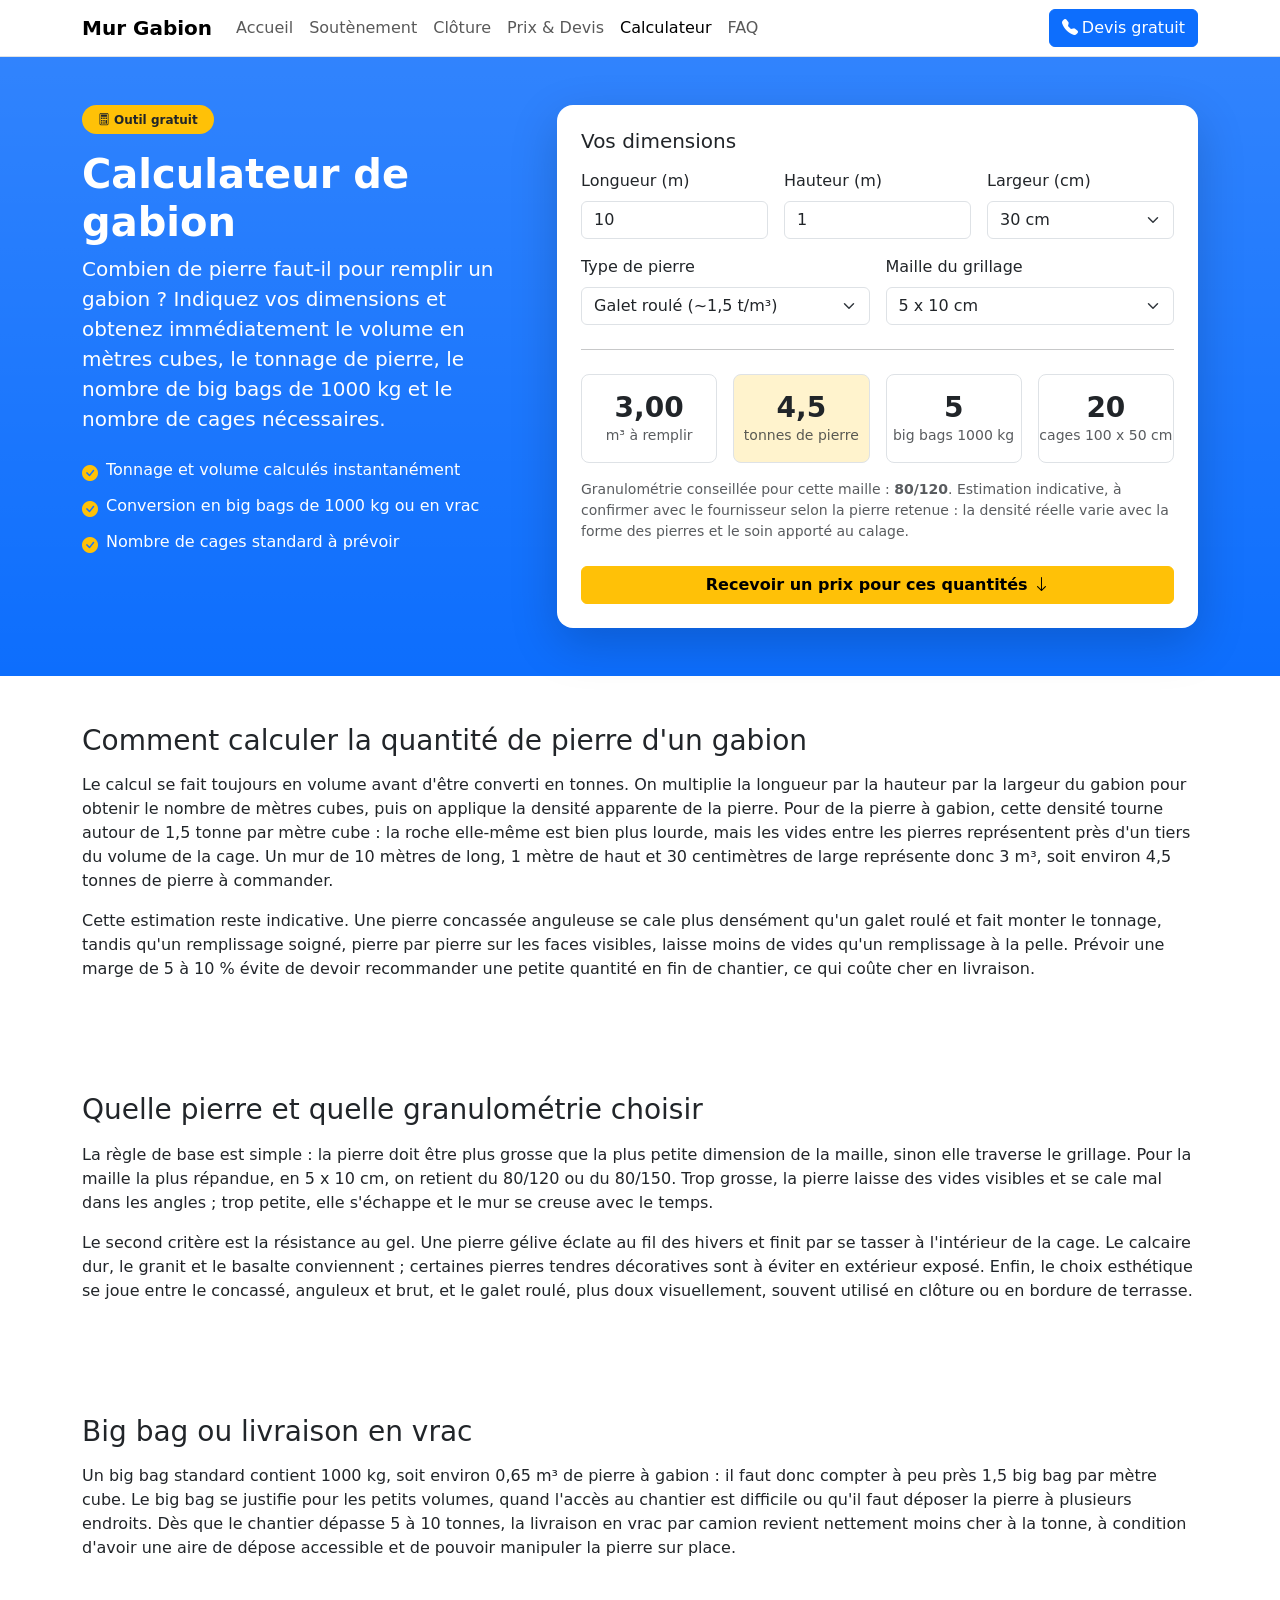
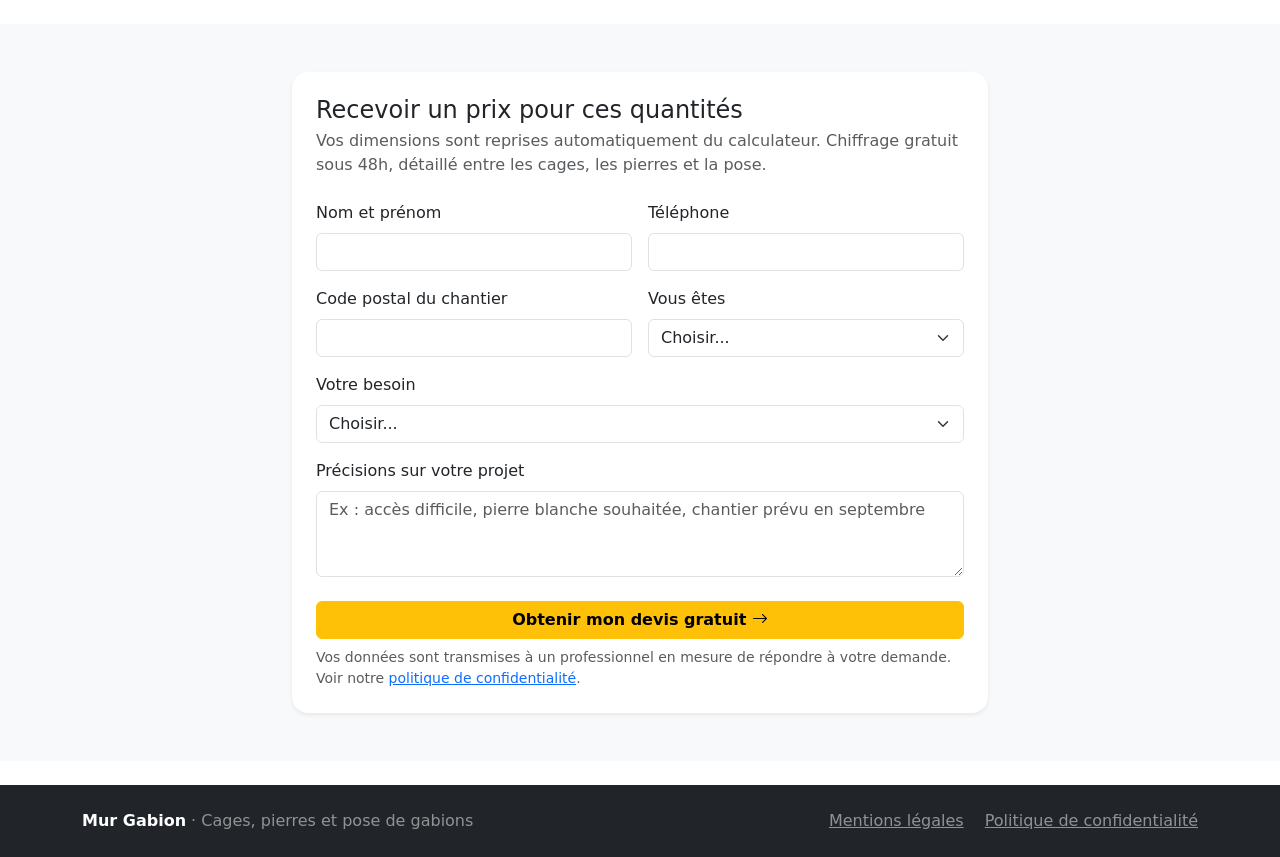
==== calculateur-gabion/index.html @ 415d3c5d "Broaden positioning beyond local install, add lead qualification and gabion calculator - Remove the " ====
<!DOCTYPE html>
<html lang="fr">
<head>
<meta charset="UTF-8">
<meta name="viewport" content="width=device-width, initial-scale=1.0">
<title>Calculateur Gabion : Quantité de Pierre, Tonnage et Cages | Mur Gabion</title>
<meta name="description" content="Calculez la quantité de pierre pour remplir un gabion : volume en m3, tonnage, nombre de big bags de 1000 kg et nombre de cages, a partir de vos dimensions.">
<link rel="canonical" href="https://mur-gabion.fr/calculateur-gabion/">
<link href="https://cdn.jsdelivr.net/npm/bootstrap@5.3.3/dist/css/bootstrap.min.css" rel="stylesheet">
<link href="https://cdn.jsdelivr.net/npm/bootstrap-icons@1.11.3/font/bootstrap-icons.css" rel="stylesheet">
<script type="application/ld+json">
{
  "@context": "https://schema.org",
  "@type": "FAQPage",
  "mainEntity": [
    {
      "@type": "Question",
      "name": "Quelle quantité de pierre pour remplir un gabion ?",
      "acceptedAnswer": {
        "@type": "Answer",
        "text": "La quantité se calcule en volume : longueur x hauteur x largeur du gabion donne le nombre de mètres cubes à remplir. On convertit ensuite ce volume en tonnes en appliquant une densité apparente d'environ 1,5 tonne par mètre cube pour de la pierre à gabion. Un gabion de 10 m de long, 1 m de haut et 30 cm de large représente 3 m3, soit environ 4,5 tonnes de pierre."
      }
    },
    {
      "@type": "Question",
      "name": "Quelle pierre mettre dans un gabion ?",
      "acceptedAnswer": {
        "@type": "Answer",
        "text": "Il faut une pierre non gélive et calibrée plus grosse que la maille du grillage. Les pierres les plus utilisées sont le calcaire concassé, le galet roulé et la pierre blanche décorative. Le concassé se cale mieux et se tasse moins, le galet roulé donne un rendu plus lisse mais laisse davantage de vides."
      }
    },
    {
      "@type": "Question",
      "name": "Quelle granulométrie choisir pour un gabion ?",
      "acceptedAnswer": {
        "@type": "Answer",
        "text": "La granulométrie doit toujours dépasser la plus petite dimension de la maille. Pour une maille courante de 5 x 10 cm, on utilise du 80/120 ou du 80/150. Une pierre trop petite traverse le grillage, une pierre trop grosse laisse des vides visibles et se cale mal dans les angles."
      }
    },
    {
      "@type": "Question",
      "name": "Combien de big bags de 1000 kg faut-il pour un gabion ?",
      "acceptedAnswer": {
        "@type": "Answer",
        "text": "Un big bag standard contient 1000 kg, soit environ 0,65 m3 de pierre à gabion. Il faut donc compter environ 1,5 big bag par mètre cube de gabion à remplir. Au-dela de 5 à 10 tonnes, la livraison en vrac revient généralement moins cher que le big bag."
      }
    }
  ]
}
</script>
</head>
<body>

<nav class="navbar navbar-expand-lg navbar-light bg-white border-bottom">
  <div class="container">
    <a class="navbar-brand fw-bold" href="/">Mur Gabion</a>
    <button class="navbar-toggler" type="button" data-bs-toggle="collapse" data-bs-target="#nav">
      <span class="navbar-toggler-icon"></span>
    </button>
    <div class="collapse navbar-collapse" id="nav">
      <ul class="navbar-nav me-auto">
        <li class="nav-item"><a class="nav-link" href="/">Accueil</a></li>
        <li class="nav-item"><a class="nav-link" href="/mur-de-soutenement-en-gabion/">Soutènement</a></li>
        <li class="nav-item"><a class="nav-link" href="/cloture-en-gabion/">Clôture</a></li>
        <li class="nav-item"><a class="nav-link" href="/prix-mur-gabion-devis/">Prix &amp; Devis</a></li>
        <li class="nav-item"><a class="nav-link active" href="/calculateur-gabion/">Calculateur</a></li>
        <li class="nav-item"><a class="nav-link" href="/faq-mur-gabion/">FAQ</a></li>
      </ul>
      <a href="/appel/" class="btn btn-primary text-nowrap"><i class="bi bi-telephone-fill me-1"></i>Devis gratuit</a>
    </div>
  </div>
</nav>

<section class="py-5 bg-primary bg-gradient text-white">
  <div class="container">
    <div class="row align-items-start gy-4">
      <div class="col-lg-5">
        <span class="badge rounded-pill bg-warning text-dark px-3 py-2 mb-3"><i class="bi bi-calculator me-1"></i>Outil gratuit</span>
        <h1 class="display-6 fw-bold">Calculateur de gabion</h1>
        <p class="lead">
          Combien de pierre faut-il pour remplir un gabion ? Indiquez vos dimensions et obtenez
          immédiatement le volume en mètres cubes, le tonnage de pierre, le nombre de big bags
          de 1000 kg et le nombre de cages nécessaires.
        </p>
        <ul class="list-unstyled mt-4">
          <li class="d-flex align-items-start mb-2"><i class="bi bi-check-circle-fill text-warning me-2 mt-1"></i><span>Tonnage et volume calculés instantanément</span></li>
          <li class="d-flex align-items-start mb-2"><i class="bi bi-check-circle-fill text-warning me-2 mt-1"></i><span>Conversion en big bags de 1000 kg ou en vrac</span></li>
          <li class="d-flex align-items-start mb-2"><i class="bi bi-check-circle-fill text-warning me-2 mt-1"></i><span>Nombre de cages standard à prévoir</span></li>
        </ul>
      </div>

      <div class="col-lg-7">
        <div class="card border-0 shadow-lg rounded-4">
          <div class="card-body p-4">
            <h2 class="h5 mb-3">Vos dimensions</h2>

            <div class="row g-3">
              <div class="col-sm-4">
                <label class="form-label" for="calc-longueur">Longueur (m)</label>
                <input type="number" step="0.1" min="0" value="10" id="calc-longueur" class="form-control">
              </div>
              <div class="col-sm-4">
                <label class="form-label" for="calc-hauteur">Hauteur (m)</label>
                <input type="number" step="0.1" min="0" value="1" id="calc-hauteur" class="form-control">
              </div>
              <div class="col-sm-4">
                <label class="form-label" for="calc-largeur">Largeur (cm)</label>
                <select id="calc-largeur" class="form-select">
                  <option value="10">10 cm (clôture fine)</option>
                  <option value="20">20 cm</option>
                  <option value="30" selected>30 cm</option>
                  <option value="40">40 cm</option>
                  <option value="50">50 cm (soutènement)</option>
                </select>
              </div>
              <div class="col-sm-6">
                <label class="form-label" for="calc-pierre">Type de pierre</label>
                <select id="calc-pierre" class="form-select">
                  <option value="1.4">Pierre blanche calcaire (~1,4 t/m³)</option>
                  <option value="1.5" selected>Galet roulé (~1,5 t/m³)</option>
                  <option value="1.6">Pierre concassée (~1,6 t/m³)</option>
                </select>
              </div>
              <div class="col-sm-6">
                <label class="form-label" for="calc-maille">Maille du grillage</label>
                <select id="calc-maille" class="form-select">
                  <option value="80/120" selected>5 x 10 cm</option>
                  <option value="100/200">10 x 10 cm</option>
                  <option value="60/90">5 x 5 cm</option>
                </select>
              </div>
            </div>

            <hr class="my-4">

            <div class="row g-3 text-center">
              <div class="col-6 col-lg-3">
                <div class="border rounded-3 py-3 h-100">
                  <div class="h3 fw-bold mb-0" id="out-volume">3,00</div>
                  <div class="small text-muted">m³ à remplir</div>
                </div>
              </div>
              <div class="col-6 col-lg-3">
                <div class="border rounded-3 py-3 h-100 bg-warning-subtle">
                  <div class="h3 fw-bold mb-0" id="out-tonnage">4,5</div>
                  <div class="small text-muted">tonnes de pierre</div>
                </div>
              </div>
              <div class="col-6 col-lg-3">
                <div class="border rounded-3 py-3 h-100">
                  <div class="h3 fw-bold mb-0" id="out-bigbags">5</div>
                  <div class="small text-muted">big bags 1000 kg</div>
                </div>
              </div>
              <div class="col-6 col-lg-3">
                <div class="border rounded-3 py-3 h-100">
                  <div class="h3 fw-bold mb-0" id="out-cages">20</div>
                  <div class="small text-muted">cages 100 x 50 cm</div>
                </div>
              </div>
            </div>

            <p class="form-text mt-3 mb-0">
              Granulométrie conseillée pour cette maille : <strong id="out-granulo">80/120</strong>.
              Estimation indicative, à confirmer avec le fournisseur selon la pierre retenue :
              la densité réelle varie avec la forme des pierres et le soin apporté au calage.
            </p>

            <a href="#devis" class="btn btn-warning fw-bold w-100 mt-4">
              Recevoir un prix pour ces quantités <i class="bi bi-arrow-down"></i>
            </a>
          </div>
        </div>
      </div>
    </div>
  </div>
</section>

<div class="container d-flex flex-column">
  <section class="py-5">
    <h2 class="h3 mb-3">Comment calculer la quantité de pierre d'un gabion</h2>
    <p>
      Le calcul se fait toujours en volume avant d'être converti en tonnes. On multiplie la
      longueur par la hauteur par la largeur du gabion pour obtenir le nombre de mètres cubes,
      puis on applique la densité apparente de la pierre. Pour de la pierre à gabion, cette
      densité tourne autour de 1,5 tonne par mètre cube : la roche elle-même est bien plus
      lourde, mais les vides entre les pierres représentent près d'un tiers du volume de la cage.
      Un mur de 10 mètres de long, 1 mètre de haut et 30 centimètres de large représente donc
      3 m³, soit environ 4,5 tonnes de pierre à commander.
    </p>
    <p>
      Cette estimation reste indicative. Une pierre concassée anguleuse se cale plus densément
      qu'un galet roulé et fait monter le tonnage, tandis qu'un remplissage soigné, pierre par
      pierre sur les faces visibles, laisse moins de vides qu'un remplissage à la pelle. Prévoir
      une marge de 5 à 10 % évite de devoir recommander une petite quantité en fin de chantier,
      ce qui coûte cher en livraison.
    </p>
  </section>

  <section class="py-5">
    <h2 class="h3 mb-3">Quelle pierre et quelle granulométrie choisir</h2>
    <p>
      La règle de base est simple : la pierre doit être plus grosse que la plus petite dimension
      de la maille, sinon elle traverse le grillage. Pour la maille la plus répandue, en
      5 x 10 cm, on retient du 80/120 ou du 80/150. Trop grosse, la pierre laisse des vides
      visibles et se cale mal dans les angles ; trop petite, elle s'échappe et le mur se creuse
      avec le temps.
    </p>
    <p>
      Le second critère est la résistance au gel. Une pierre gélive éclate au fil des hivers et
      finit par se tasser à l'intérieur de la cage. Le calcaire dur, le granit et le basalte
      conviennent ; certaines pierres tendres décoratives sont à éviter en extérieur exposé.
      Enfin, le choix esthétique se joue entre le concassé, anguleux et brut, et le galet roulé,
      plus doux visuellement, souvent utilisé en clôture ou en bordure de terrasse.
    </p>
  </section>

  <section class="py-5">
    <h2 class="h3 mb-3">Big bag ou livraison en vrac</h2>
    <p>
      Un big bag standard contient 1000 kg, soit environ 0,65 m³ de pierre à gabion : il faut
      donc compter à peu près 1,5 big bag par mètre cube. Le big bag se justifie pour les petits
      volumes, quand l'accès au chantier est difficile ou qu'il faut déposer la pierre à
      plusieurs endroits. Dès que le chantier dépasse 5 à 10 tonnes, la livraison en vrac par
      camion revient nettement moins cher à la tonne, à condition d'avoir une aire de dépose
      accessible et de pouvoir manipuler la pierre sur place.
    </p>
  </section>
</div>

<section class="py-5 bg-light" id="devis">
  <div class="container" style="max-width: 720px;">
    <div class="card border-0 shadow-sm rounded-4">
      <div class="card-body p-4">
        <h2 class="h4 mb-1">Recevoir un prix pour ces quantités</h2>
        <p class="text-muted mb-4">
          Vos dimensions sont reprises automatiquement du calculateur. Chiffrage gratuit sous 48h,
          détaillé entre les cages, les pierres et la pose.
        </p>
        <form action="https://api.web3forms.com/submit" method="POST">
          <input type="hidden" name="access_key" value="3280abd3-c7bb-4b3a-826a-b948847861eb">
          <input type="hidden" name="redirect" value="https://mur-gabion.fr/merci/">
          <input type="hidden" name="subject" value="Demande de devis - Calculateur gabion">
          <input type="checkbox" name="botcheck" class="d-none" style="display:none;" tabindex="-1" autocomplete="off">
          <input type="hidden" name="estimation" id="calc-estimation" value="">
          <div class="row g-3">
            <div class="col-md-6">
              <label class="form-label">Nom et prénom</label>
              <input type="text" name="name" class="form-control" required>
            </div>
            <div class="col-md-6">
              <label class="form-label">Téléphone</label>
              <input type="tel" name="phone" class="form-control" required>
            </div>
            <div class="col-md-6">
              <label class="form-label">Code postal du chantier</label>
              <input type="text" name="code_postal" class="form-control" required>
            </div>
            <div class="col-md-6">
              <label class="form-label">Vous êtes</label>
              <select name="profil" class="form-select" required>
                <option value="">Choisir...</option>
                <option>Particulier</option>
                <option>Professionnel (maçon, paysagiste, TP, étanchéité)</option>
              </select>
            </div>
            <div class="col-12">
              <label class="form-label">Votre besoin</label>
              <select name="besoin" class="form-select" required>
                <option value="">Choisir...</option>
                <option>Cages seules</option>
                <option>Pierres seules</option>
                <option>Cages + pierres</option>
                <option>Fourniture + pose</option>
                <option>Je ne sais pas encore</option>
              </select>
            </div>
            <div class="col-12">
              <label class="form-label">Précisions sur votre projet</label>
              <textarea name="message" class="form-control" rows="3" placeholder="Ex : accès difficile, pierre blanche souhaitée, chantier prévu en septembre"></textarea>
            </div>
          </div>
          <button type="submit" class="btn btn-warning fw-bold w-100 mt-4">Obtenir mon devis gratuit <i class="bi bi-arrow-right"></i></button>
          <p class="form-text mt-2 mb-0">
            Vos données sont transmises à un professionnel en mesure de répondre à votre demande.
            Voir notre <a href="/politique-de-confidentialite/">politique de confidentialité</a>.
          </p>
        </form>
      </div>
    </div>
  </div>
</section>

<footer class="bg-dark text-white-50 py-4 mt-4">
  <div class="container d-flex flex-wrap justify-content-between gap-3">
    <div>
      <strong class="text-white">Mur Gabion</strong> · Cages, pierres et pose de gabions
    </div>
    <div>
      <a href="/mentions-legales/" class="text-white-50 me-3">Mentions légales</a>
      <a href="/politique-de-confidentialite/" class="text-white-50">Politique de confidentialité</a>
    </div>
  </div>
</footer>

<script src="https://cdn.jsdelivr.net/npm/bootstrap@5.3.3/dist/js/bootstrap.bundle.min.js"></script>
<script>
(function () {
  var BIGBAG_KG = 1000;
  var CAGE_L = 1.0;   // metres
  var CAGE_H = 0.5;   // metres

  var inputs = ['calc-longueur', 'calc-hauteur', 'calc-largeur', 'calc-pierre', 'calc-maille']
    .map(function (id) { return document.getElementById(id); });

  function fr(n, decimals) {
    return n.toFixed(decimals).replace('.', ',');
  }

  function update() {
    var longueur = parseFloat(document.getElementById('calc-longueur').value) || 0;
    var hauteur = parseFloat(document.getElementById('calc-hauteur').value) || 0;
    var largeur = parseFloat(document.getElementById('calc-largeur').value) / 100;
    var densite = parseFloat(document.getElementById('calc-pierre').value);
    var granulo = document.getElementById('calc-maille').value;

    var volume = longueur * hauteur * largeur;
    var tonnes = volume * densite;
    var bigbags = Math.ceil(tonnes * 1000 / BIGBAG_KG);
    var cages = Math.ceil(longueur / CAGE_L) * Math.ceil(hauteur / CAGE_H);

    document.getElementById('out-volume').textContent = fr(volume, 2);
    document.getElementById('out-tonnage').textContent = fr(tonnes, 1);
    document.getElementById('out-bigbags').textContent = bigbags;
    document.getElementById('out-cages').textContent = cages;
    document.getElementById('out-granulo').textContent = granulo;

    document.getElementById('calc-estimation').value =
      longueur + ' m x ' + hauteur + ' m x ' + (largeur * 100) + ' cm — ' +
      fr(volume, 2) + ' m3, ' + fr(tonnes, 1) + ' t, ' +
      bigbags + ' big bags, ' + cages + ' cages, granulometrie ' + granulo;
  }

  inputs.forEach(function (el) {
    el.addEventListener('input', update);
    el.addEventListener('change', update);
  });

  update();
})();
</script>
</body>
</html>
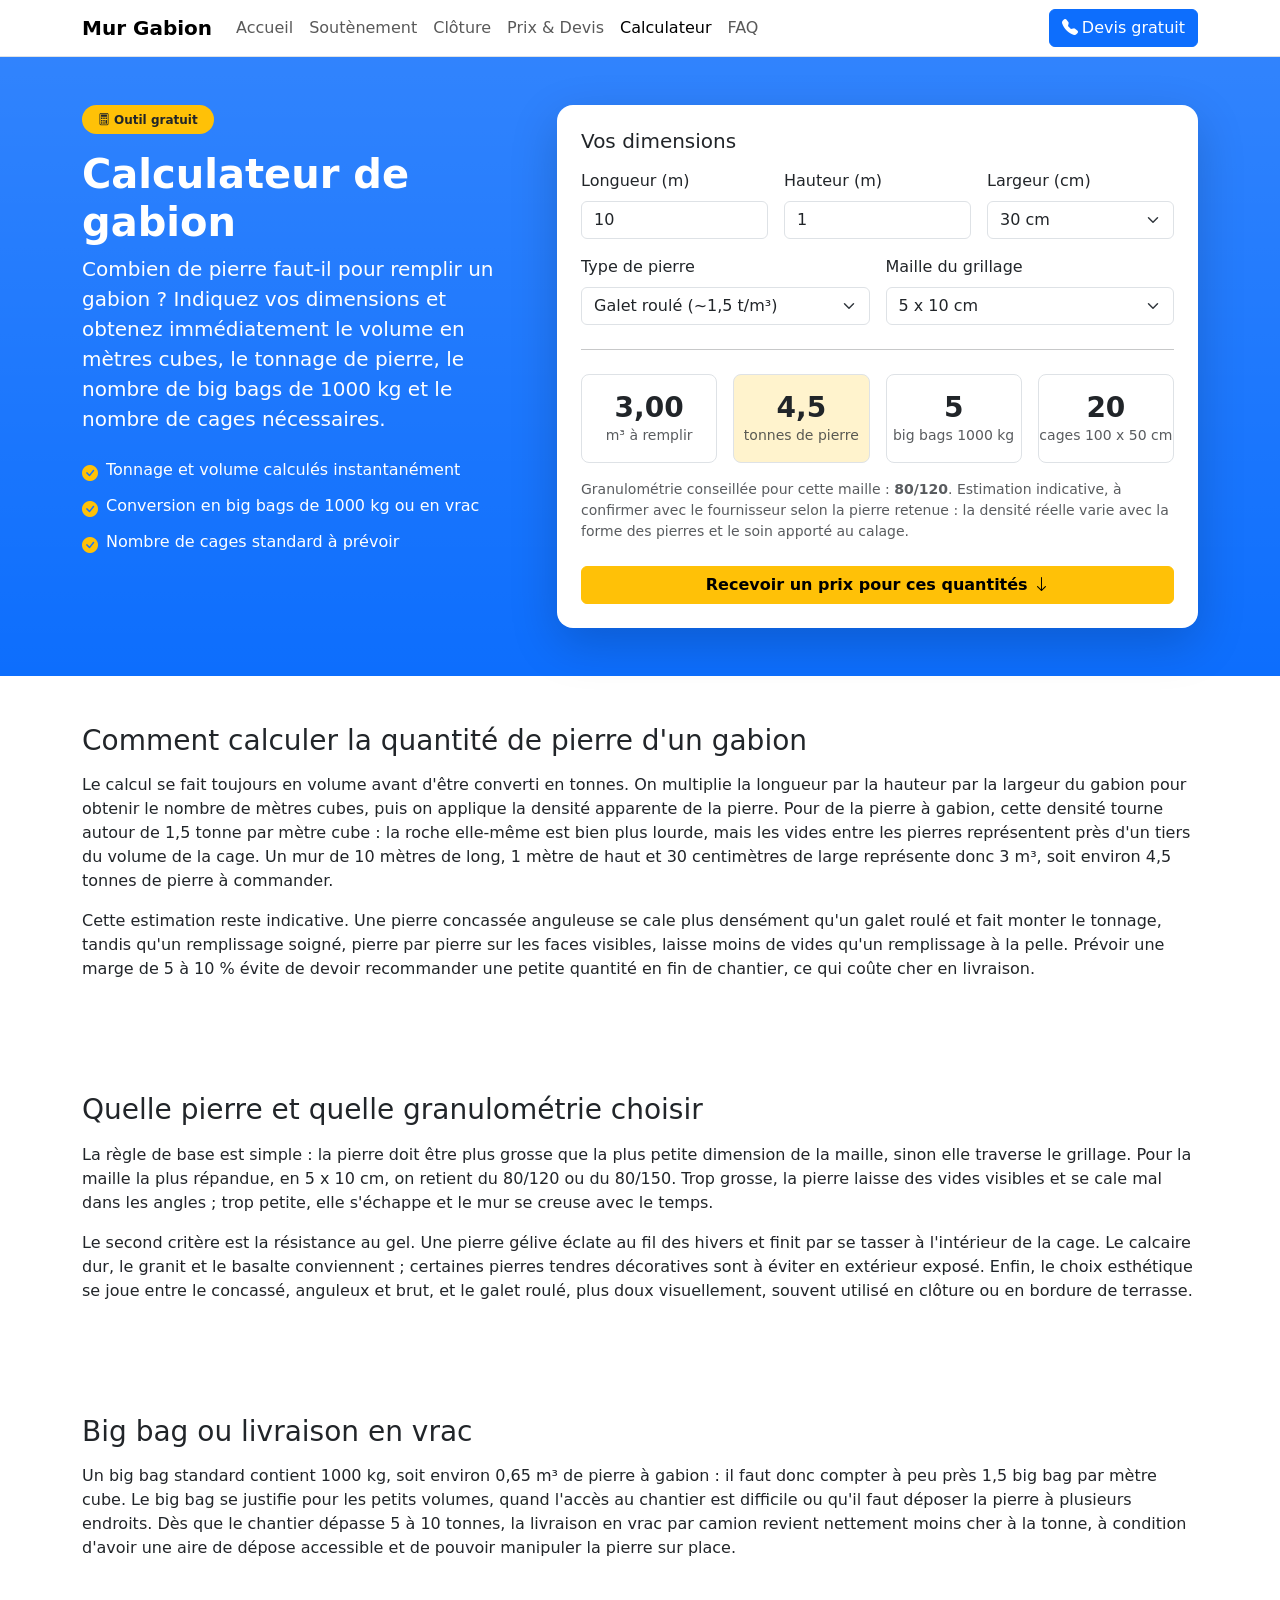
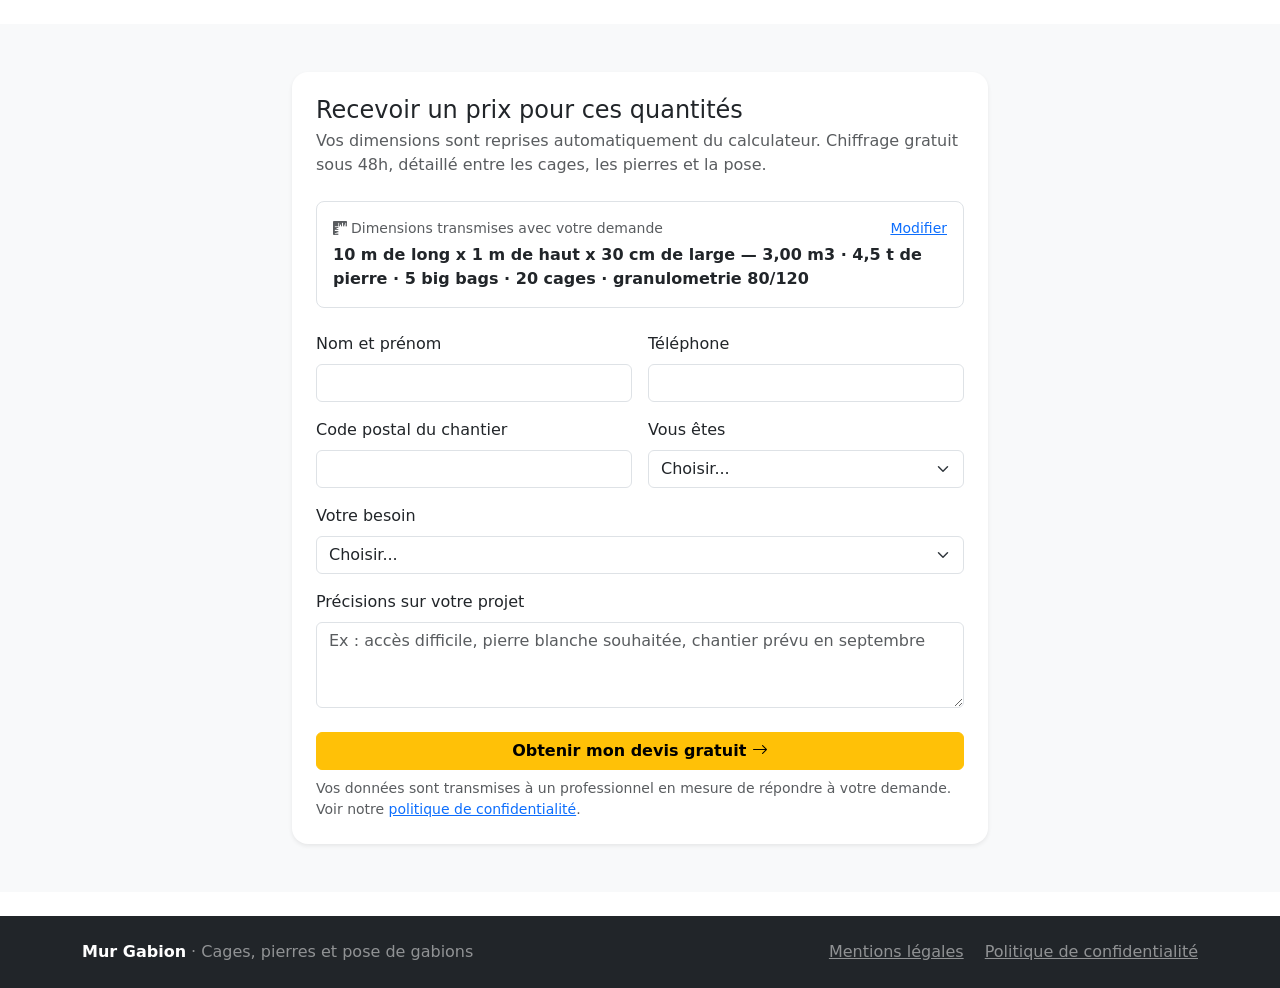
==== commit 40d6f117: "Show the carried-over dimensions in the form and make quote emails readable - Display a live recap o" ====
--- a/calculateur-gabion/index.html
+++ b/calculateur-gabion/index.html
@@ -242,7 +242,14 @@
           <input type="hidden" name="redirect" value="https://mur-gabion.fr/merci/">
           <input type="hidden" name="subject" value="Demande de devis - Calculateur gabion">
           <input type="checkbox" name="botcheck" class="d-none" style="display:none;" tabindex="-1" autocomplete="off">
-          <input type="hidden" name="estimation" id="calc-estimation" value="">
+          <input type="hidden" name="Estimation calculateur" id="calc-estimation" value="">
+          <div class="border rounded-3 p-3 mb-4 bg-white">
+            <div class="d-flex justify-content-between align-items-center flex-wrap gap-2">
+              <span class="small text-muted"><i class="bi bi-rulers me-1"></i>Dimensions transmises avec votre demande</span>
+              <a href="#" class="small" id="calc-modifier">Modifier</a>
+            </div>
+            <div class="fw-bold mt-1" id="calc-recap"></div>
+          </div>
           <div class="row g-3">
             <div class="col-md-6">
               <label class="form-label">Nom et prénom</label>
@@ -254,11 +261,11 @@
             </div>
             <div class="col-md-6">
               <label class="form-label">Code postal du chantier</label>
-              <input type="text" name="code_postal" class="form-control" required>
+              <input type="text" name="Code postal du chantier" class="form-control" required>
             </div>
             <div class="col-md-6">
               <label class="form-label">Vous êtes</label>
-              <select name="profil" class="form-select" required>
+              <select name="Vous etes" class="form-select" required>
                 <option value="">Choisir...</option>
                 <option>Particulier</option>
                 <option>Professionnel (maçon, paysagiste, TP, étanchéité)</option>
@@ -266,7 +273,7 @@
             </div>
             <div class="col-12">
               <label class="form-label">Votre besoin</label>
-              <select name="besoin" class="form-select" required>
+              <select name="Votre besoin" class="form-select" required>
                 <option value="">Choisir...</option>
                 <option>Cages seules</option>
                 <option>Pierres seules</option>
@@ -335,11 +342,20 @@
     document.getElementById('out-cages').textContent = cages;
     document.getElementById('out-granulo').textContent = granulo;
 
-    document.getElementById('calc-estimation').value =
-      longueur + ' m x ' + hauteur + ' m x ' + (largeur * 100) + ' cm — ' +
-      fr(volume, 2) + ' m3, ' + fr(tonnes, 1) + ' t, ' +
-      bigbags + ' big bags, ' + cages + ' cages, granulometrie ' + granulo;
+    var recap =
+      longueur + ' m de long x ' + hauteur + ' m de haut x ' + (largeur * 100) + ' cm de large' +
+      ' — ' + fr(volume, 2) + ' m3 · ' + fr(tonnes, 1) + ' t de pierre · ' +
+      bigbags + ' big bags · ' + cages + ' cages · granulometrie ' + granulo;
+
+    document.getElementById('calc-estimation').value = recap;
+    document.getElementById('calc-recap').textContent = recap;
   }
+
+  document.getElementById('calc-modifier').addEventListener('click', function (e) {
+    e.preventDefault();
+    document.getElementById('calc-longueur').scrollIntoView({ behavior: 'smooth', block: 'center' });
+    document.getElementById('calc-longueur').focus();
+  });
 
   inputs.forEach(function (el) {
     el.addEventListener('input', update);
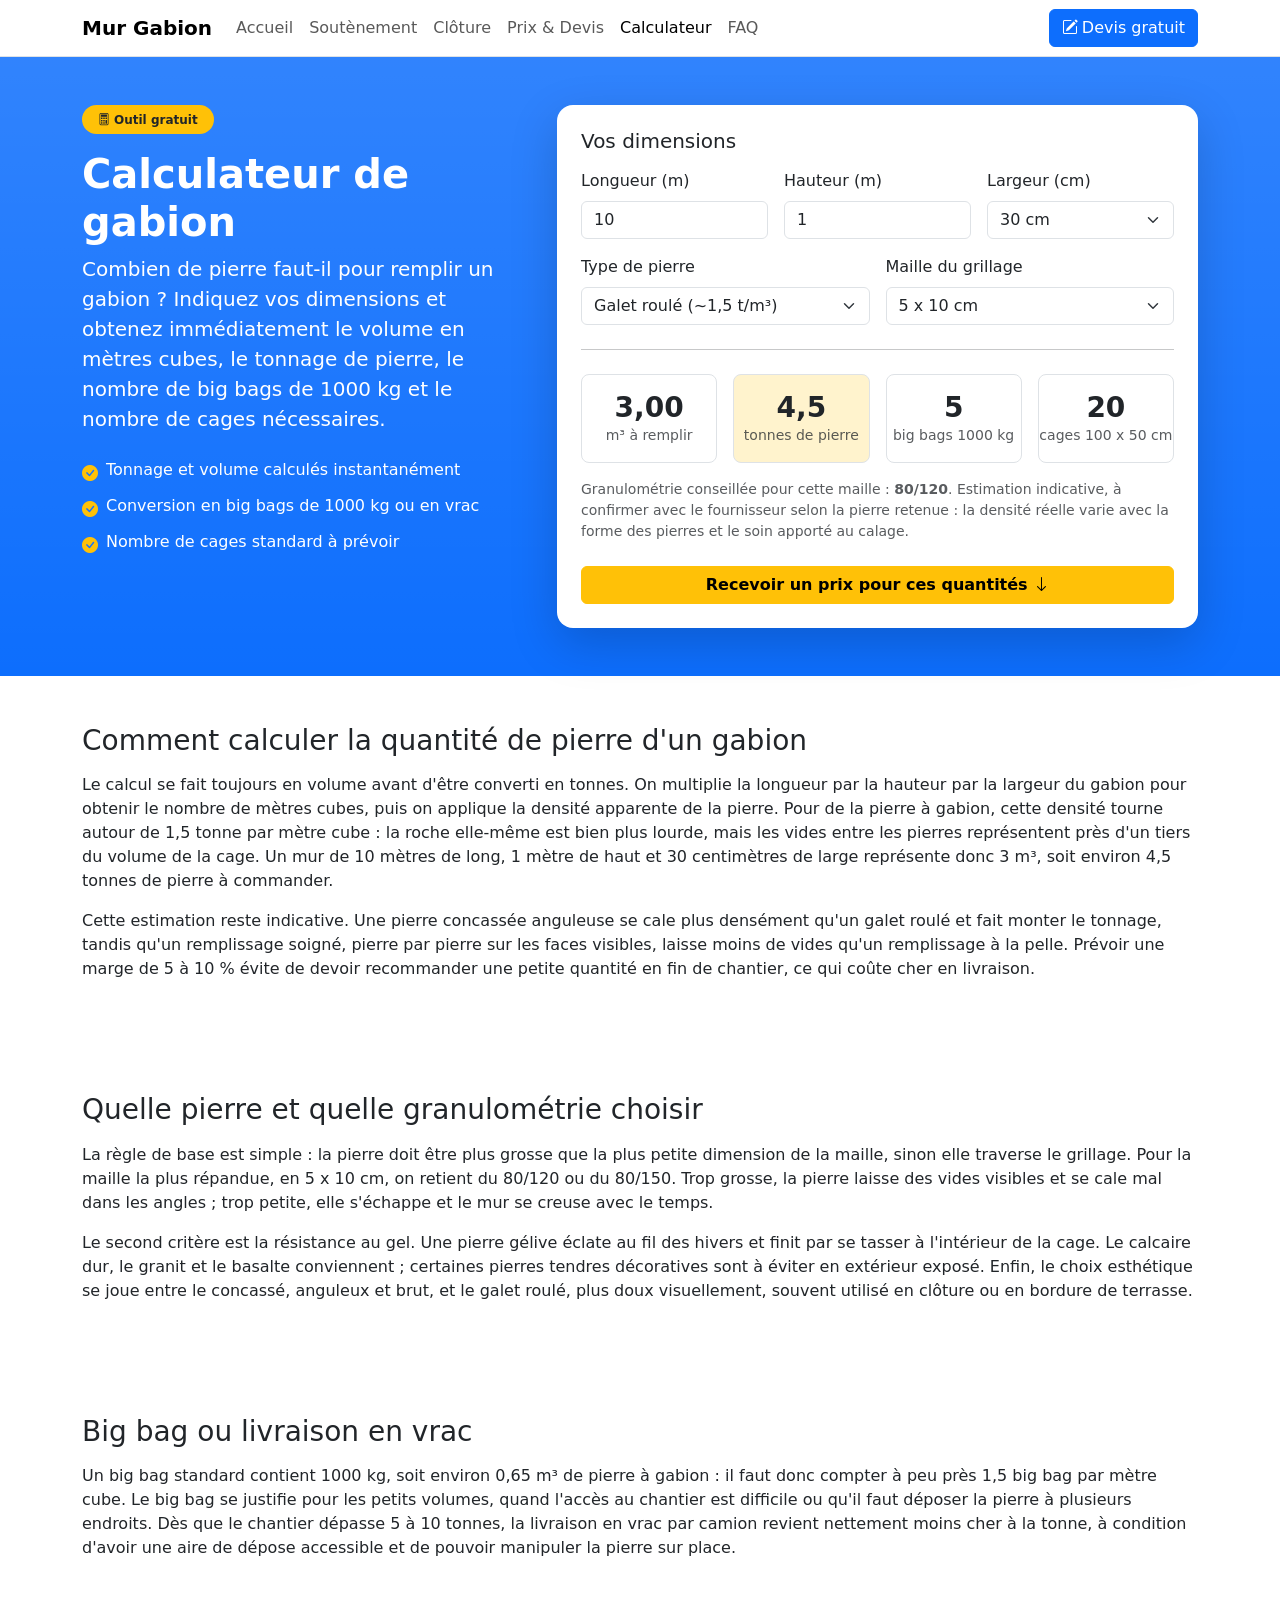
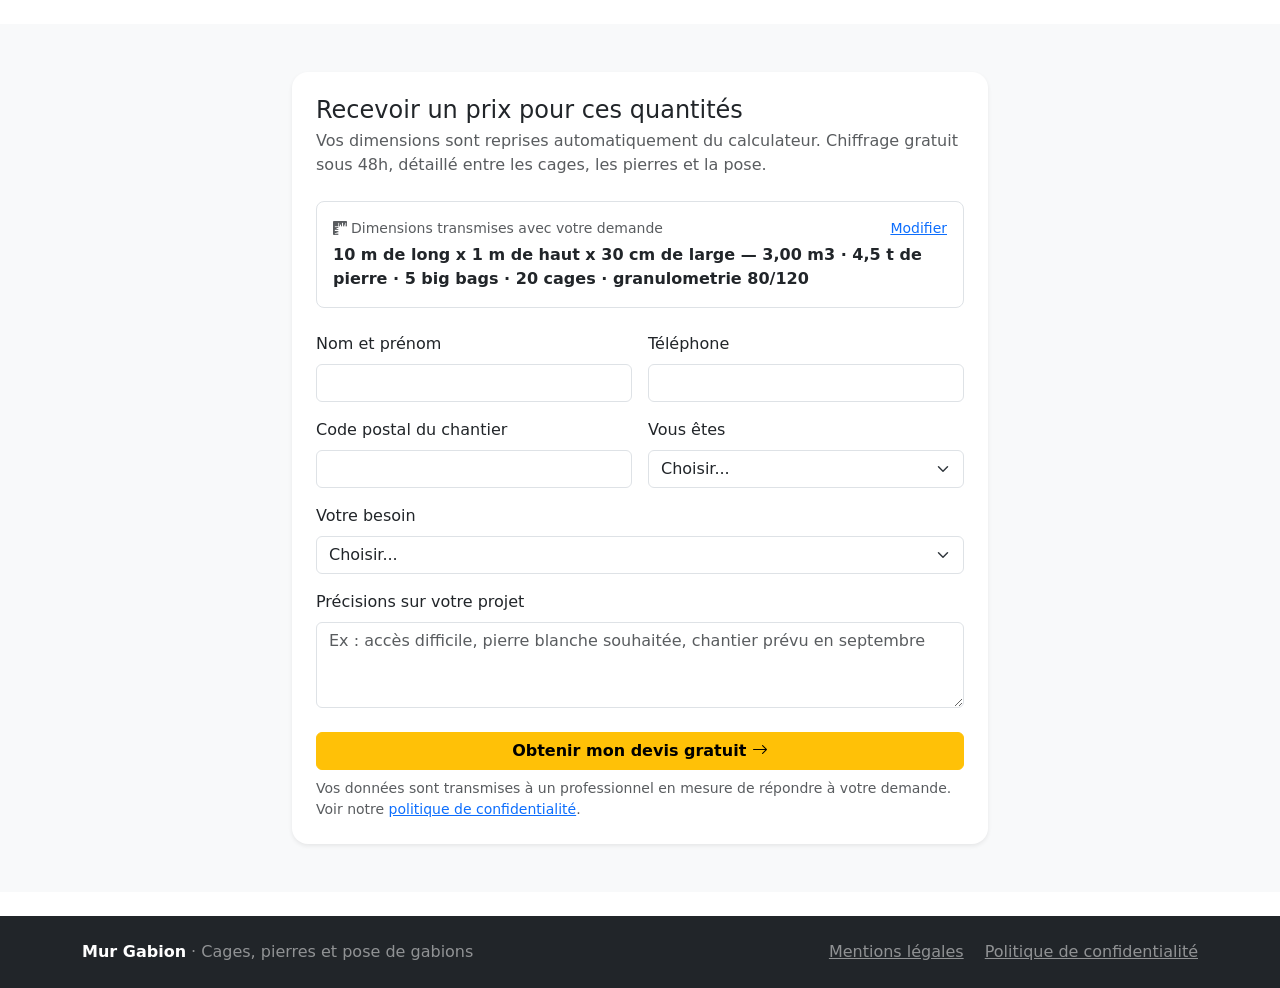
==== commit ef1ef3ab: "Point the header CTA at the quote form instead of the phone relay Analytics show one page per visit " ====
--- a/calculateur-gabion/index.html
+++ b/calculateur-gabion/index.html
@@ -66,7 +66,7 @@
         <li class="nav-item"><a class="nav-link active" href="/calculateur-gabion/">Calculateur</a></li>
         <li class="nav-item"><a class="nav-link" href="/faq-mur-gabion/">FAQ</a></li>
       </ul>
-      <a href="/appel/" class="btn btn-primary text-nowrap"><i class="bi bi-telephone-fill me-1"></i>Devis gratuit</a>
+      <a href="#devis" class="btn btn-primary text-nowrap"><i class="bi bi-pencil-square me-1"></i>Devis gratuit</a>
     </div>
   </div>
 </nav>
@@ -343,7 +343,8 @@
     document.getElementById('out-granulo').textContent = granulo;
 
     var recap =
-      longueur + ' m de long x ' + hauteur + ' m de haut x ' + (largeur * 100) + ' cm de large' +
+      String(longueur).replace('.', ',') + ' m de long x ' +
+      String(hauteur).replace('.', ',') + ' m de haut x ' + (largeur * 100) + ' cm de large' +
       ' — ' + fr(volume, 2) + ' m3 · ' + fr(tonnes, 1) + ' t de pierre · ' +
       bigbags + ' big bags · ' + cages + ' cages · granulometrie ' + granulo;
 
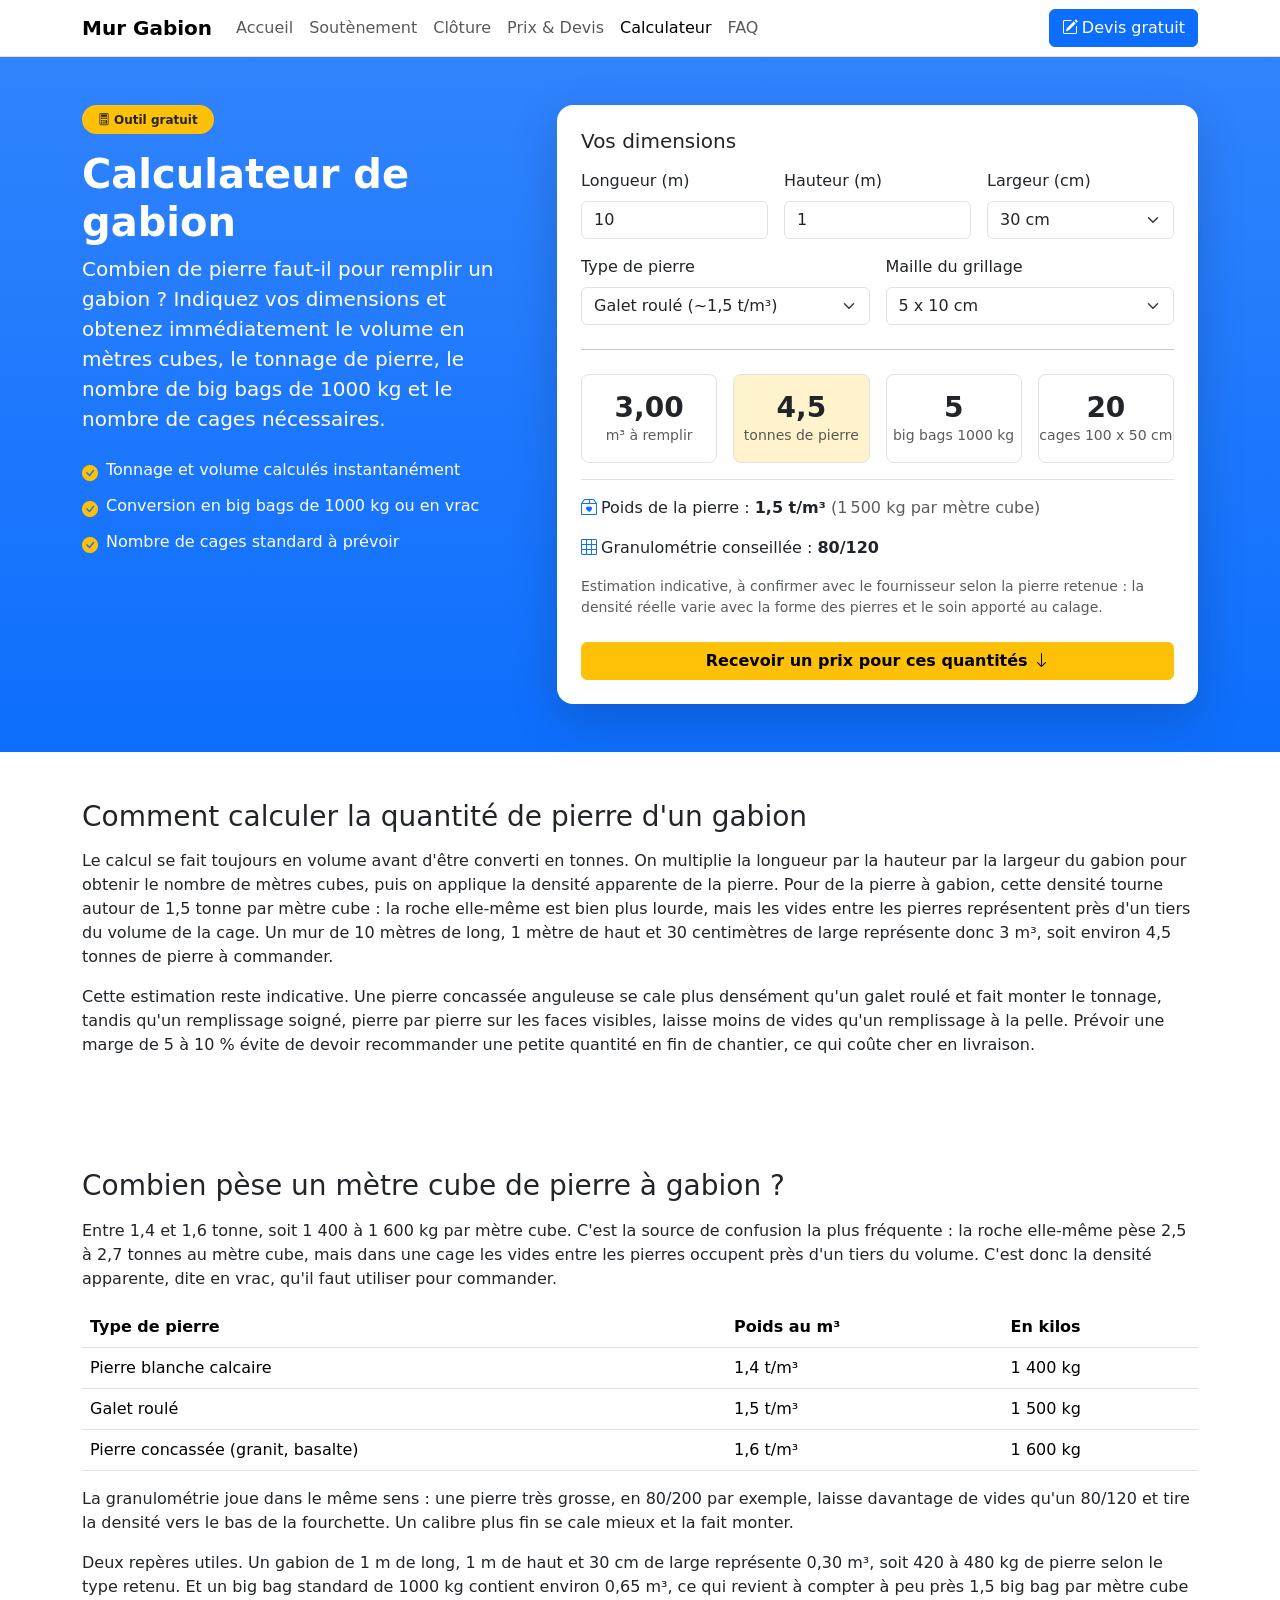
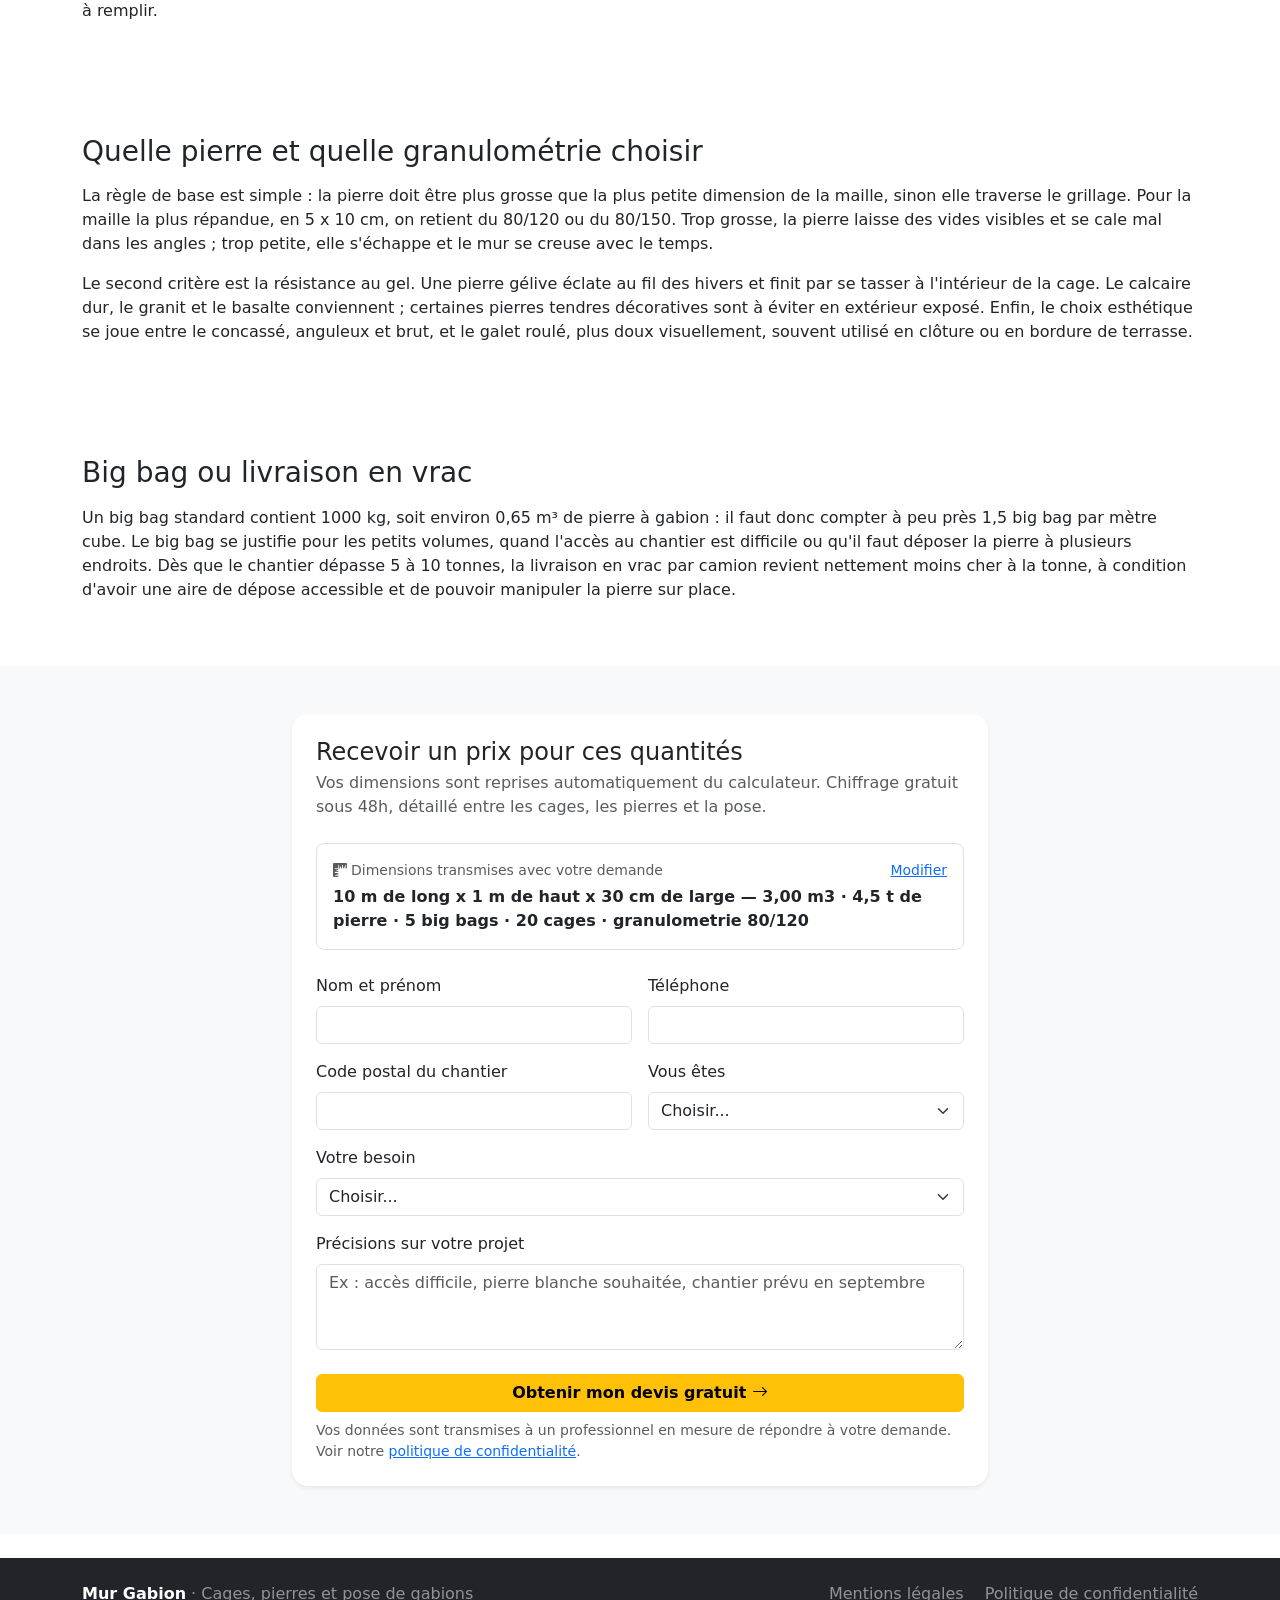
==== commit 596ffc66: "Surface the stone weight per cubic metre on the calculator Search queries reaching this page ask for" ====
--- a/calculateur-gabion/index.html
+++ b/calculateur-gabion/index.html
@@ -19,6 +19,14 @@
       "acceptedAnswer": {
         "@type": "Answer",
         "text": "La quantité se calcule en volume : longueur x hauteur x largeur du gabion donne le nombre de mètres cubes à remplir. On convertit ensuite ce volume en tonnes en appliquant une densité apparente d'environ 1,5 tonne par mètre cube pour de la pierre à gabion. Un gabion de 10 m de long, 1 m de haut et 30 cm de large représente 3 m3, soit environ 4,5 tonnes de pierre."
+      }
+    },
+    {
+      "@type": "Question",
+      "name": "Combien pèse un mètre cube de pierre à gabion ?",
+      "acceptedAnswer": {
+        "@type": "Answer",
+        "text": "Entre 1,4 et 1,6 tonne par mètre cube, soit 1 400 à 1 600 kg. La roche elle-même pèse 2,5 à 2,7 tonnes au mètre cube, mais dans une cage les vides entre les pierres occupent près d'un tiers du volume : c'est donc la densité apparente qu'il faut retenir. On compte 1,4 t/m3 pour de la pierre blanche calcaire, 1,5 t/m3 pour du galet roulé et 1,6 t/m3 pour de la pierre concassée."
       }
     },
     {
@@ -160,8 +168,17 @@
               </div>
             </div>
 
+            <div class="d-flex flex-wrap gap-3 justify-content-between align-items-center border-top mt-3 pt-3">
+              <span><i class="bi bi-box2-heart me-1 text-primary"></i>Poids de la pierre :
+                <strong id="out-densite">1,5 t/m³</strong>
+                <span class="text-muted">(<span id="out-densite-kg">1 500</span> kg par mètre cube)</span>
+              </span>
+              <span><i class="bi bi-grid-3x3 me-1 text-primary"></i>Granulométrie conseillée :
+                <strong id="out-granulo">80/120</strong>
+              </span>
+            </div>
+
             <p class="form-text mt-3 mb-0">
-              Granulométrie conseillée pour cette maille : <strong id="out-granulo">80/120</strong>.
               Estimation indicative, à confirmer avec le fournisseur selon la pierre retenue :
               la densité réelle varie avec la forme des pierres et le soin apporté au calage.
             </p>
@@ -194,6 +211,55 @@
       pierre sur les faces visibles, laisse moins de vides qu'un remplissage à la pelle. Prévoir
       une marge de 5 à 10 % évite de devoir recommander une petite quantité en fin de chantier,
       ce qui coûte cher en livraison.
+    </p>
+  </section>
+
+  <section class="py-5">
+    <h2 class="h3 mb-3">Combien pèse un mètre cube de pierre à gabion ?</h2>
+    <p>
+      Entre 1,4 et 1,6 tonne, soit 1 400 à 1 600 kg par mètre cube. C'est la source de confusion
+      la plus fréquente : la roche elle-même pèse 2,5 à 2,7 tonnes au mètre cube, mais dans une
+      cage les vides entre les pierres occupent près d'un tiers du volume. C'est donc la densité
+      apparente, dite en vrac, qu'il faut utiliser pour commander.
+    </p>
+    <div class="table-responsive">
+      <table class="table align-middle">
+        <thead>
+          <tr>
+            <th scope="col">Type de pierre</th>
+            <th scope="col">Poids au m³</th>
+            <th scope="col">En kilos</th>
+          </tr>
+        </thead>
+        <tbody>
+          <tr>
+            <td>Pierre blanche calcaire</td>
+            <td>1,4 t/m³</td>
+            <td>1 400 kg</td>
+          </tr>
+          <tr>
+            <td>Galet roulé</td>
+            <td>1,5 t/m³</td>
+            <td>1 500 kg</td>
+          </tr>
+          <tr>
+            <td>Pierre concassée (granit, basalte)</td>
+            <td>1,6 t/m³</td>
+            <td>1 600 kg</td>
+          </tr>
+        </tbody>
+      </table>
+    </div>
+    <p>
+      La granulométrie joue dans le même sens : une pierre très grosse, en 80/200 par exemple,
+      laisse davantage de vides qu'un 80/120 et tire la densité vers le bas de la fourchette.
+      Un calibre plus fin se cale mieux et la fait monter.
+    </p>
+    <p>
+      Deux repères utiles. Un gabion de 1 m de long, 1 m de haut et 30 cm de large représente
+      0,30 m³, soit 420 à 480 kg de pierre selon le type retenu. Et un big bag standard de
+      1000 kg contient environ 0,65 m³, ce qui revient à compter à peu près 1,5 big bag par
+      mètre cube à remplir.
     </p>
   </section>
 
@@ -341,6 +407,9 @@
     document.getElementById('out-bigbags').textContent = bigbags;
     document.getElementById('out-cages').textContent = cages;
     document.getElementById('out-granulo').textContent = granulo;
+    document.getElementById('out-densite').textContent = fr(densite, 1) + ' t/m\u00b3';
+    document.getElementById('out-densite-kg').textContent =
+      (densite * 1000).toLocaleString('fr-FR');
 
     var recap =
       String(longueur).replace('.', ',') + ' m de long x ' +
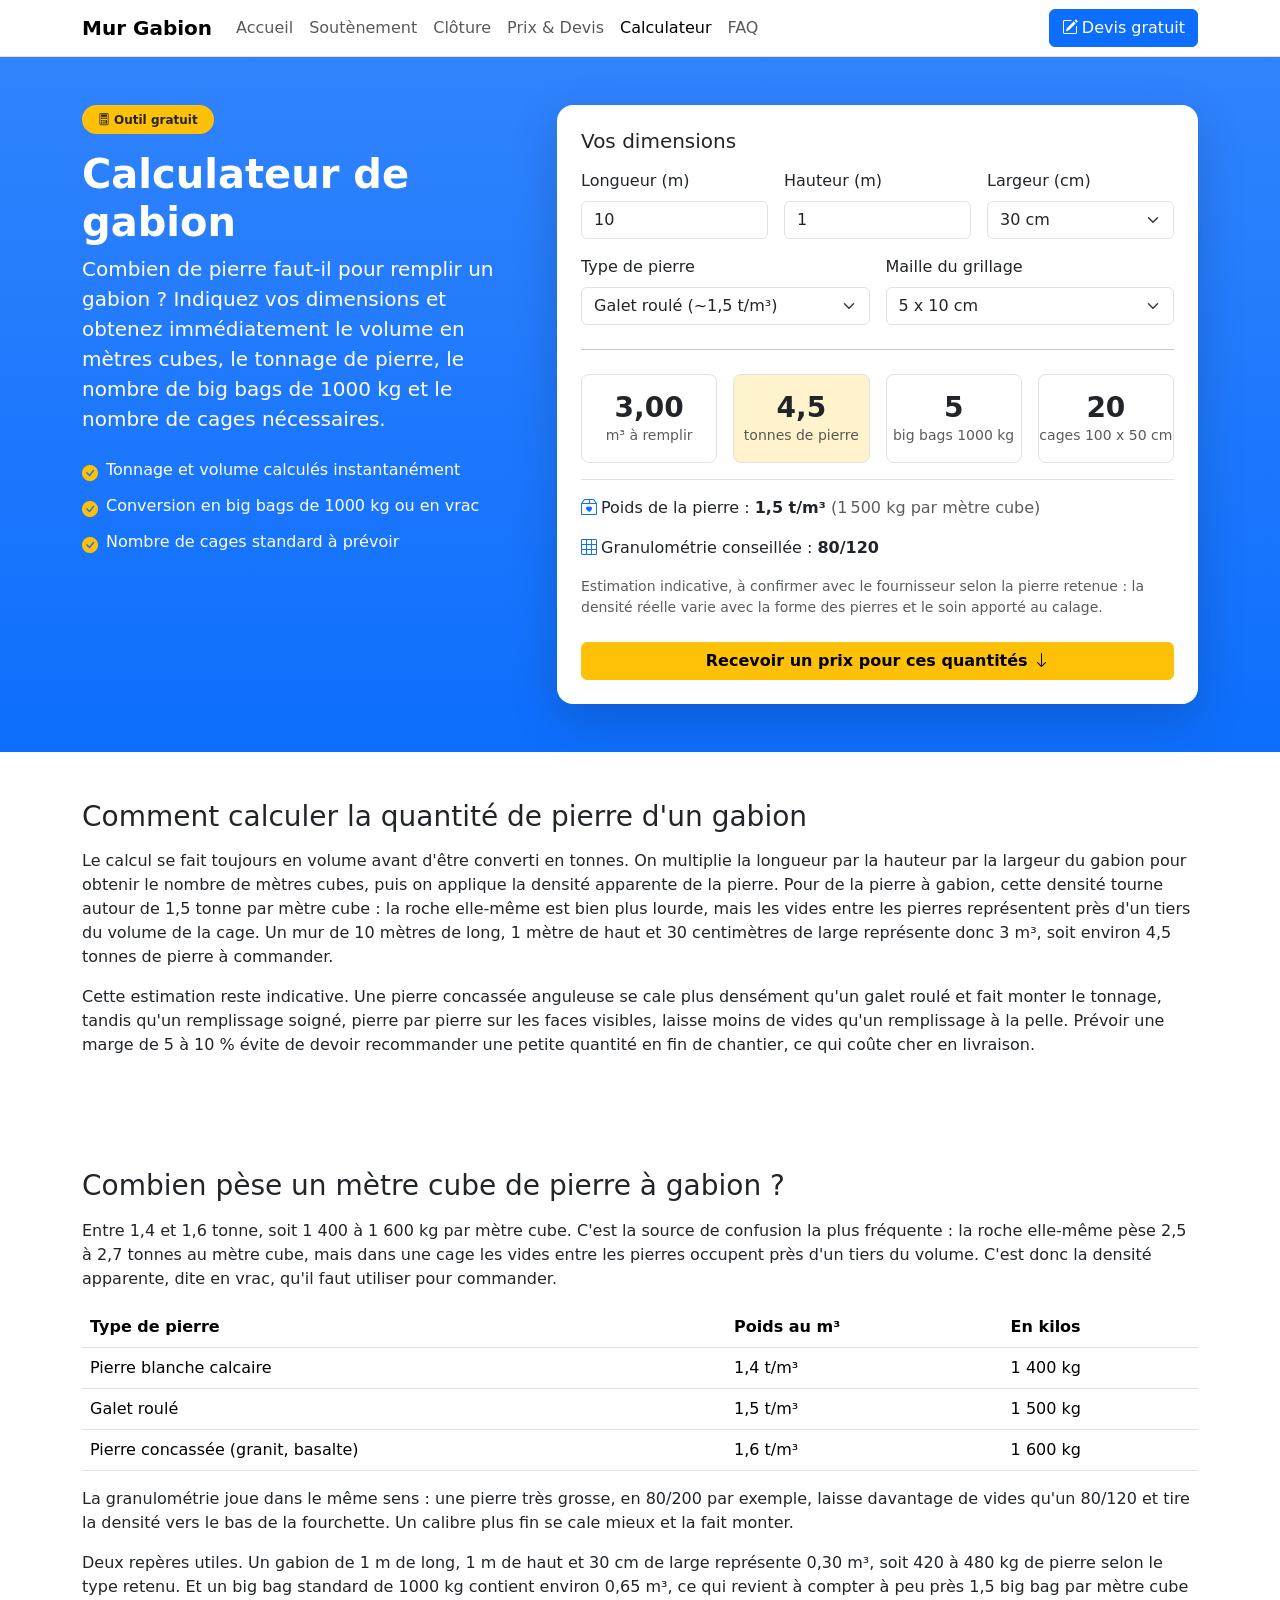
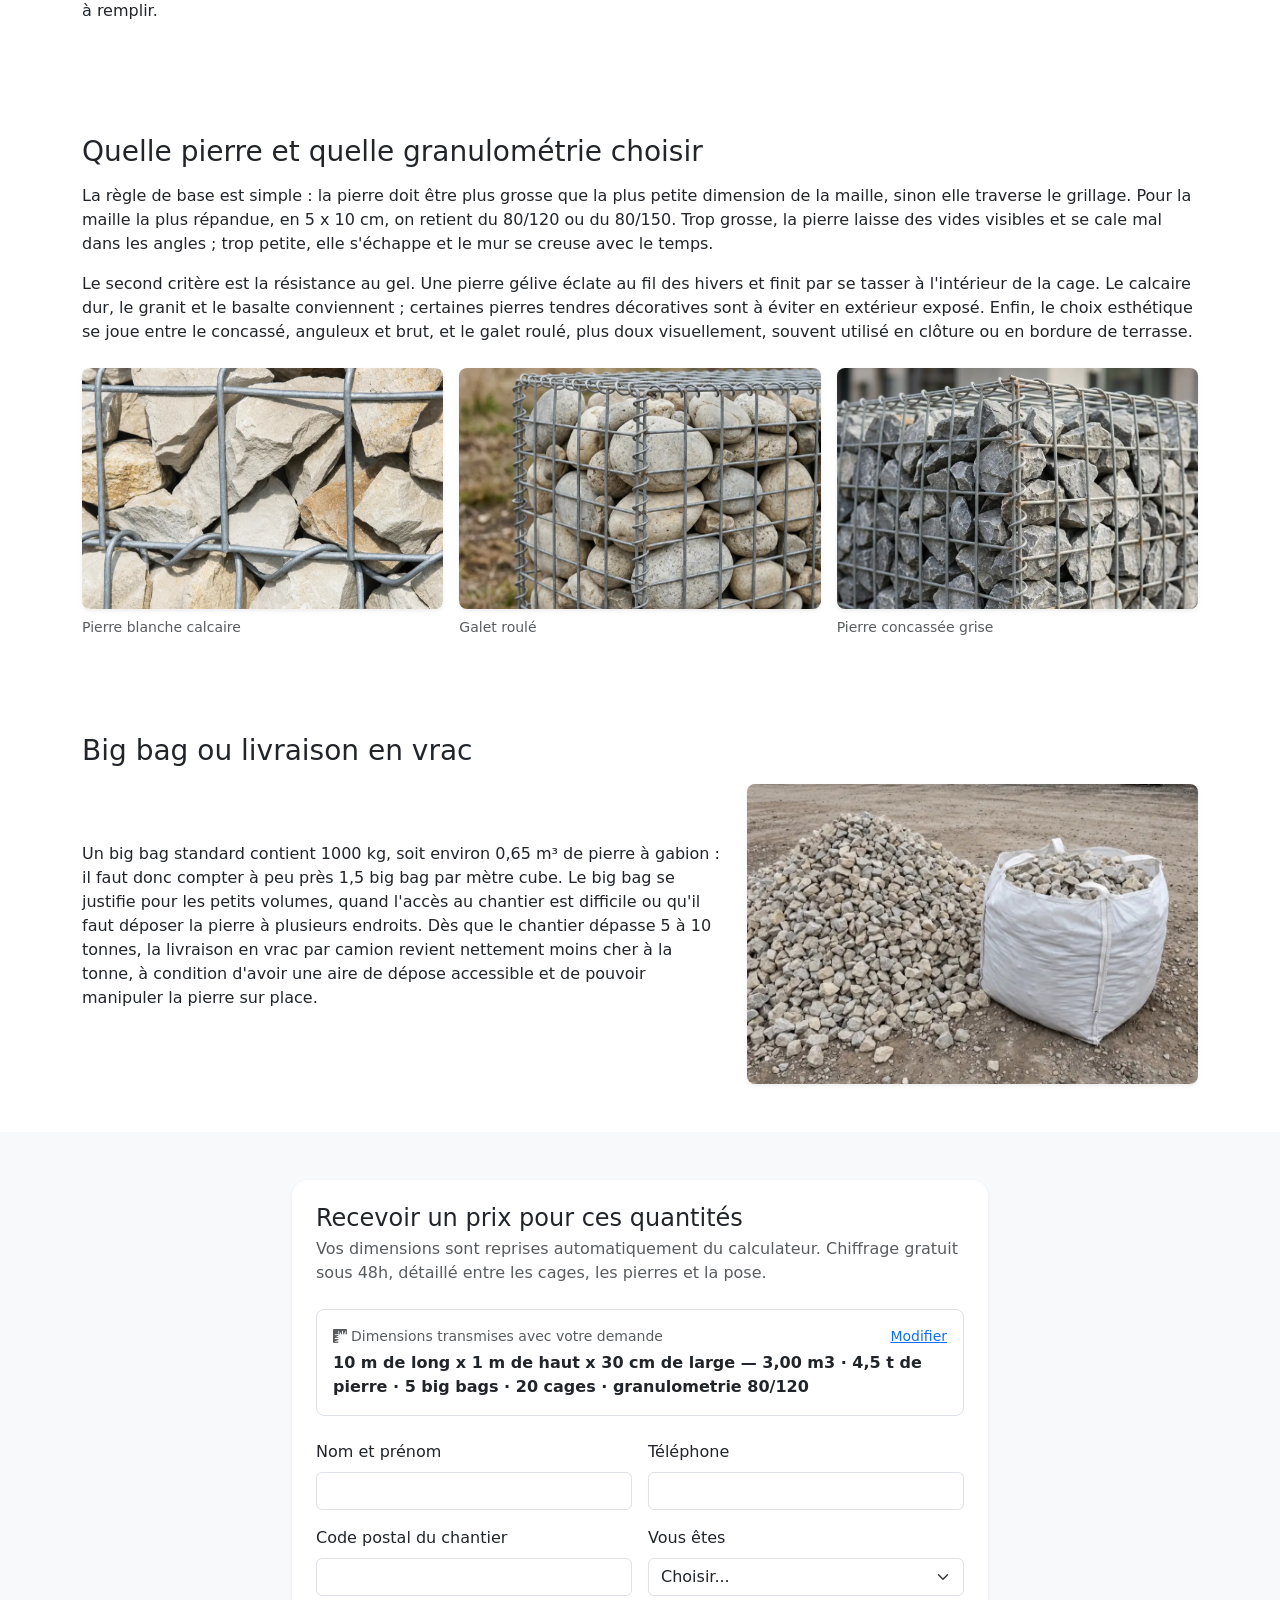
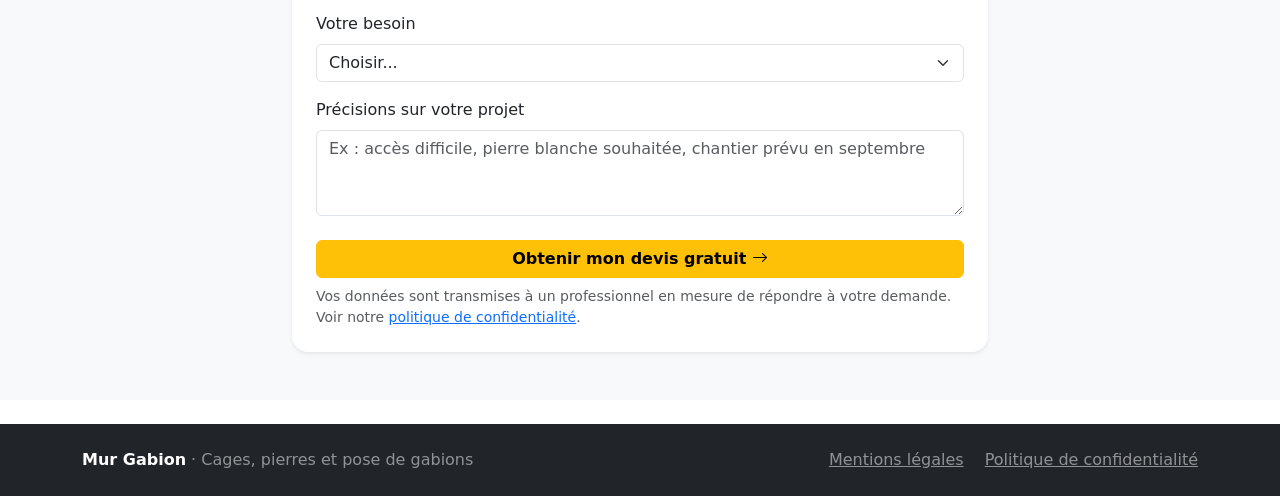
==== commit ad8fb509: "Add optimized WebP photos with alt text to home, retaining wall, fence, price and calculator pages C" ====
--- a/calculateur-gabion/index.html
+++ b/calculateur-gabion/index.html
@@ -279,18 +279,41 @@
       Enfin, le choix esthétique se joue entre le concassé, anguleux et brut, et le galet roulé,
       plus doux visuellement, souvent utilisé en clôture ou en bordure de terrasse.
     </p>
+    <div class="mt-4">
+    <div class="row g-3">
+      <figure class="col-md-4 mb-0">
+        <img src="/img/pierre-blanche-calcaire-gabion-gros-plan.webp" width="1200" height="800" alt="Gros plan sur de la pierre blanche calcaire retenue par le grillage d&#x27;un gabion" class="img-fluid rounded-3 shadow-sm w-100" loading="lazy">
+        <figcaption class="small text-muted mt-2">Pierre blanche calcaire</figcaption>
+      </figure>
+      <figure class="col-md-4 mb-0">
+        <img src="/img/galets-roules-gabion-gros-plan.webp" width="1000" height="666" alt="Cage de gabion remplie de galets roulés, vue de près" class="img-fluid rounded-3 shadow-sm w-100" loading="lazy">
+        <figcaption class="small text-muted mt-2">Galet roulé</figcaption>
+      </figure>
+      <figure class="col-md-4 mb-0">
+        <img src="/img/pierre-concassee-grise-gabion-gros-plan.webp" width="1200" height="800" alt="Cage de gabion remplie de pierre concassée grise, vue de près" class="img-fluid rounded-3 shadow-sm w-100" loading="lazy">
+        <figcaption class="small text-muted mt-2">Pierre concassée grise</figcaption>
+      </figure>
+    </div>
+  </div>
   </section>
 
   <section class="py-5">
     <h2 class="h3 mb-3">Big bag ou livraison en vrac</h2>
-    <p>
-      Un big bag standard contient 1000 kg, soit environ 0,65 m³ de pierre à gabion : il faut
-      donc compter à peu près 1,5 big bag par mètre cube. Le big bag se justifie pour les petits
-      volumes, quand l'accès au chantier est difficile ou qu'il faut déposer la pierre à
-      plusieurs endroits. Dès que le chantier dépasse 5 à 10 tonnes, la livraison en vrac par
-      camion revient nettement moins cher à la tonne, à condition d'avoir une aire de dépose
-      accessible et de pouvoir manipuler la pierre sur place.
-    </p>
+    <div class="row align-items-center g-4">
+      <div class="col-lg-7">        <p>
+          Un big bag standard contient 1000 kg, soit environ 0,65 m³ de pierre à gabion : il faut
+          donc compter à peu près 1,5 big bag par mètre cube. Le big bag se justifie pour les petits
+          volumes, quand l'accès au chantier est difficile ou qu'il faut déposer la pierre à
+          plusieurs endroits. Dès que le chantier dépasse 5 à 10 tonnes, la livraison en vrac par
+          camion revient nettement moins cher à la tonne, à condition d'avoir une aire de dépose
+          accessible et de pouvoir manipuler la pierre sur place.
+        </p>
+  
+      </div>
+      <div class="col-lg-5">
+        <img src="/img/pierre-gabion-tas-et-big-bag.webp" width="1000" height="666" alt="Tas de pierre à gabion et big bag de livraison" class="img-fluid rounded-3 shadow-sm w-100" loading="lazy">
+      </div>
+    </div>
   </section>
 </div>
 
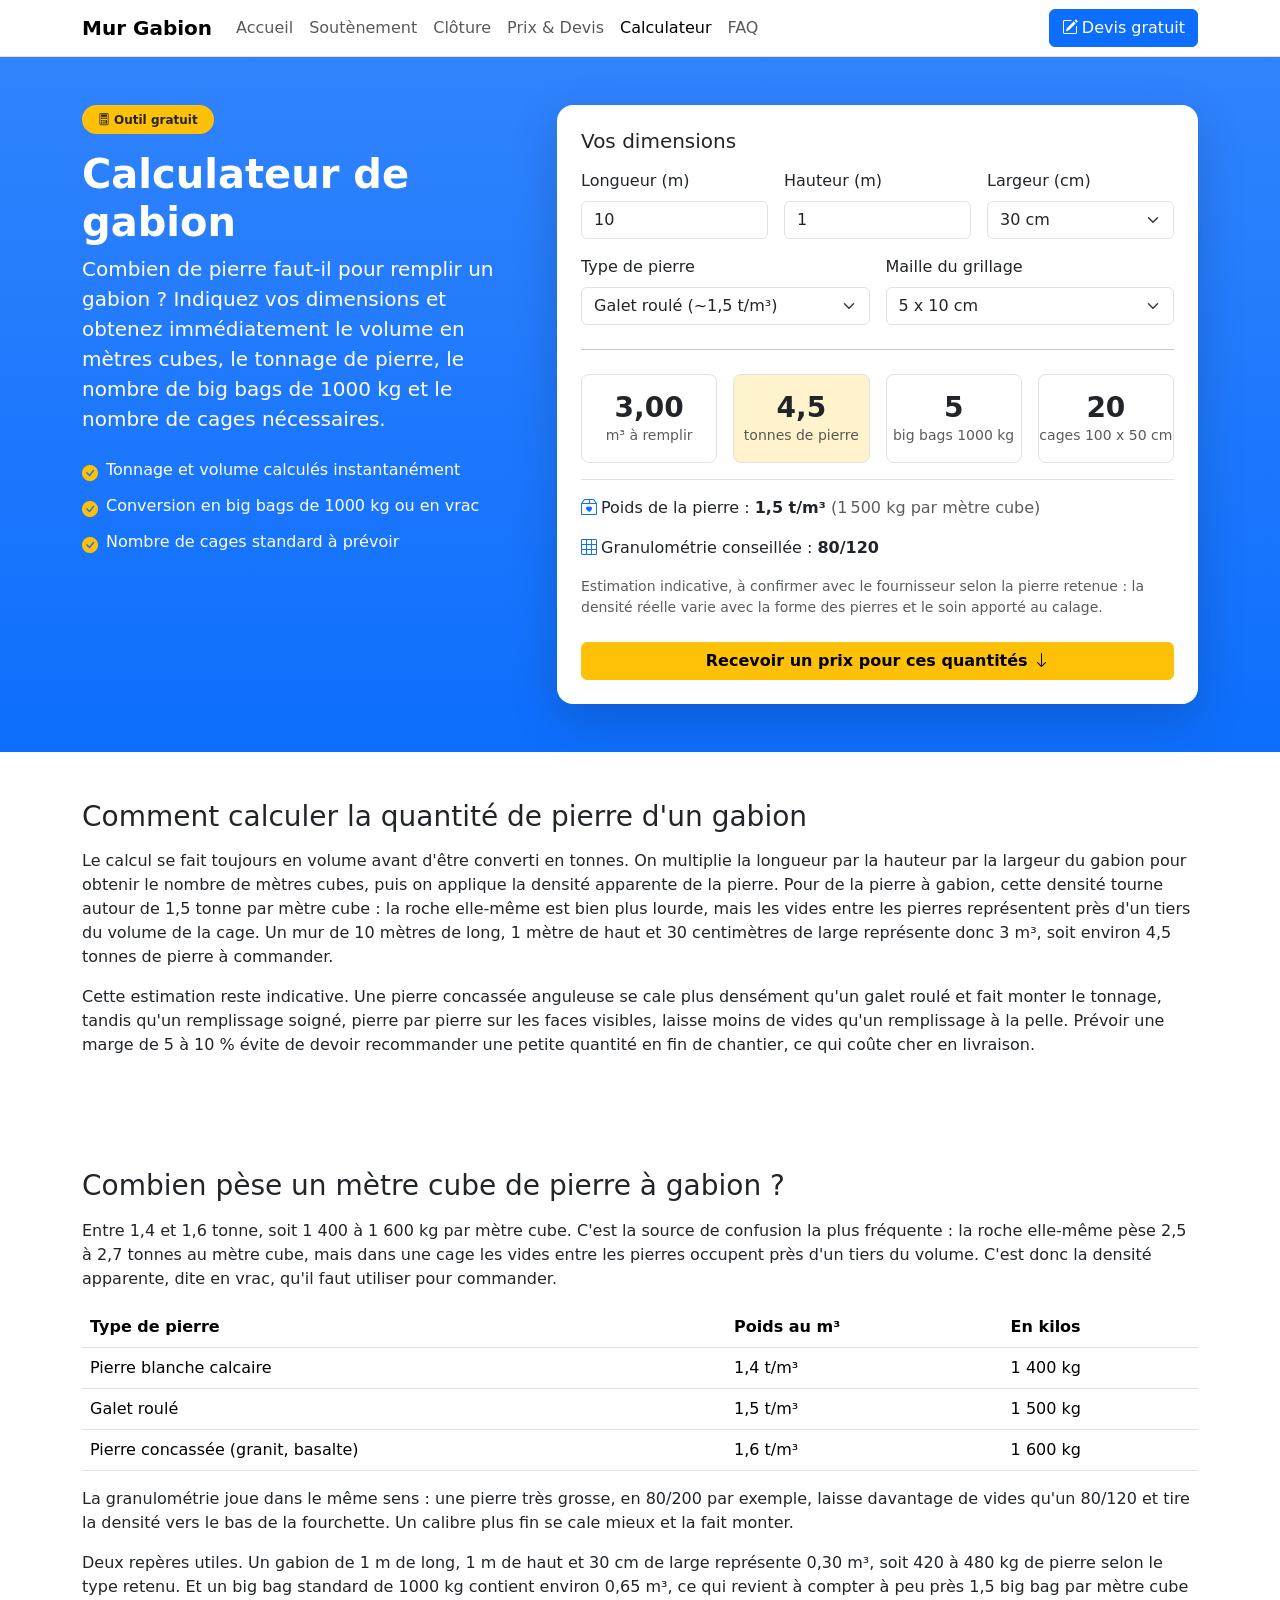
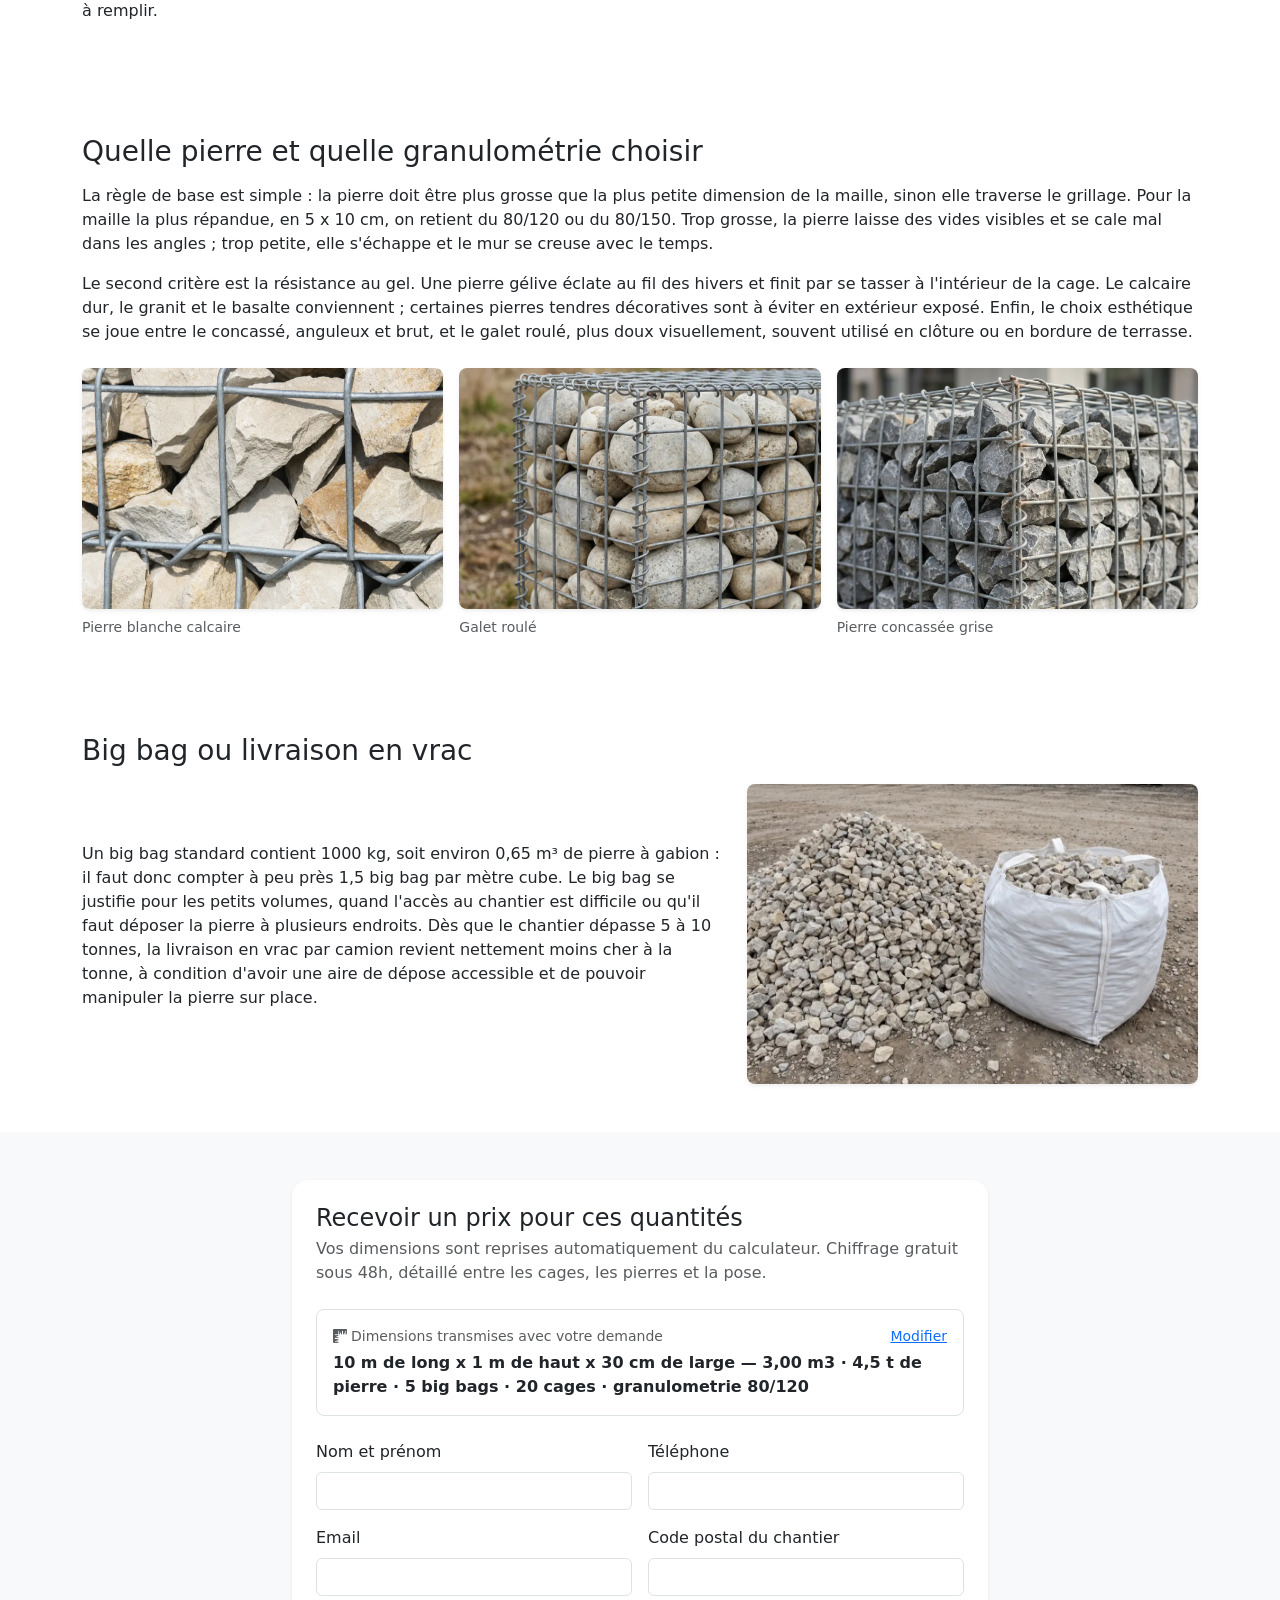
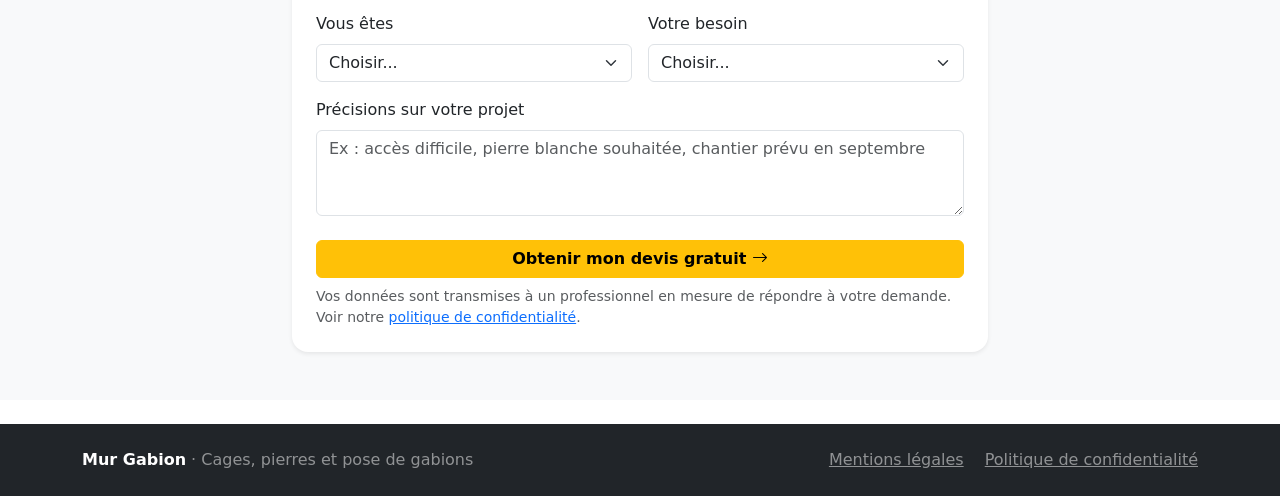
==== commit 7d2bc690: "Fix stretched home card images and compact all quote forms (two fields per row, add email) Co-Author" ====
--- a/calculateur-gabion/index.html
+++ b/calculateur-gabion/index.html
@@ -349,6 +349,10 @@
               <input type="tel" name="phone" class="form-control" required>
             </div>
             <div class="col-md-6">
+              <label class="form-label">Email</label>
+              <input type="email" name="email" class="form-control">
+            </div>
+            <div class="col-md-6">
               <label class="form-label">Code postal du chantier</label>
               <input type="text" name="Code postal du chantier" class="form-control" required>
             </div>
@@ -360,7 +364,7 @@
                 <option>Professionnel (maçon, paysagiste, TP, étanchéité)</option>
               </select>
             </div>
-            <div class="col-12">
+            <div class="col-md-6">
               <label class="form-label">Votre besoin</label>
               <select name="Votre besoin" class="form-select" required>
                 <option value="">Choisir...</option>
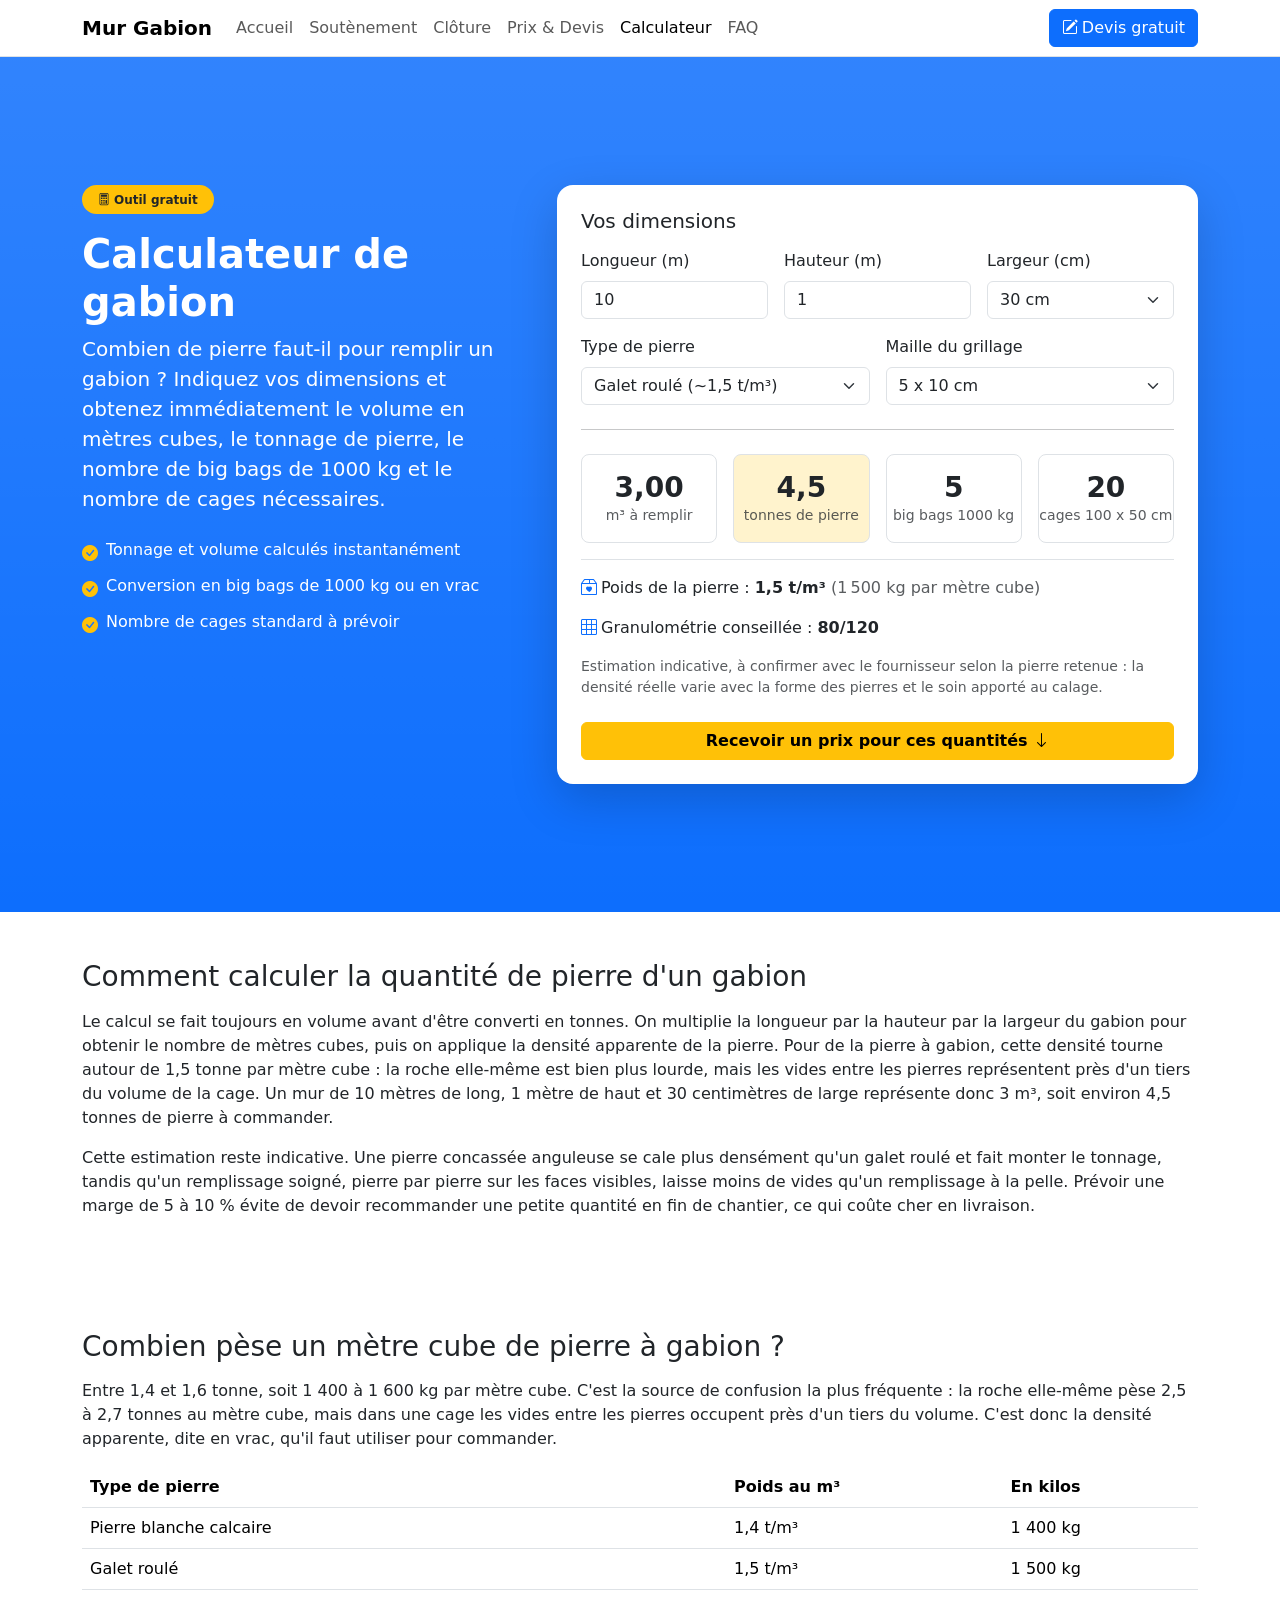
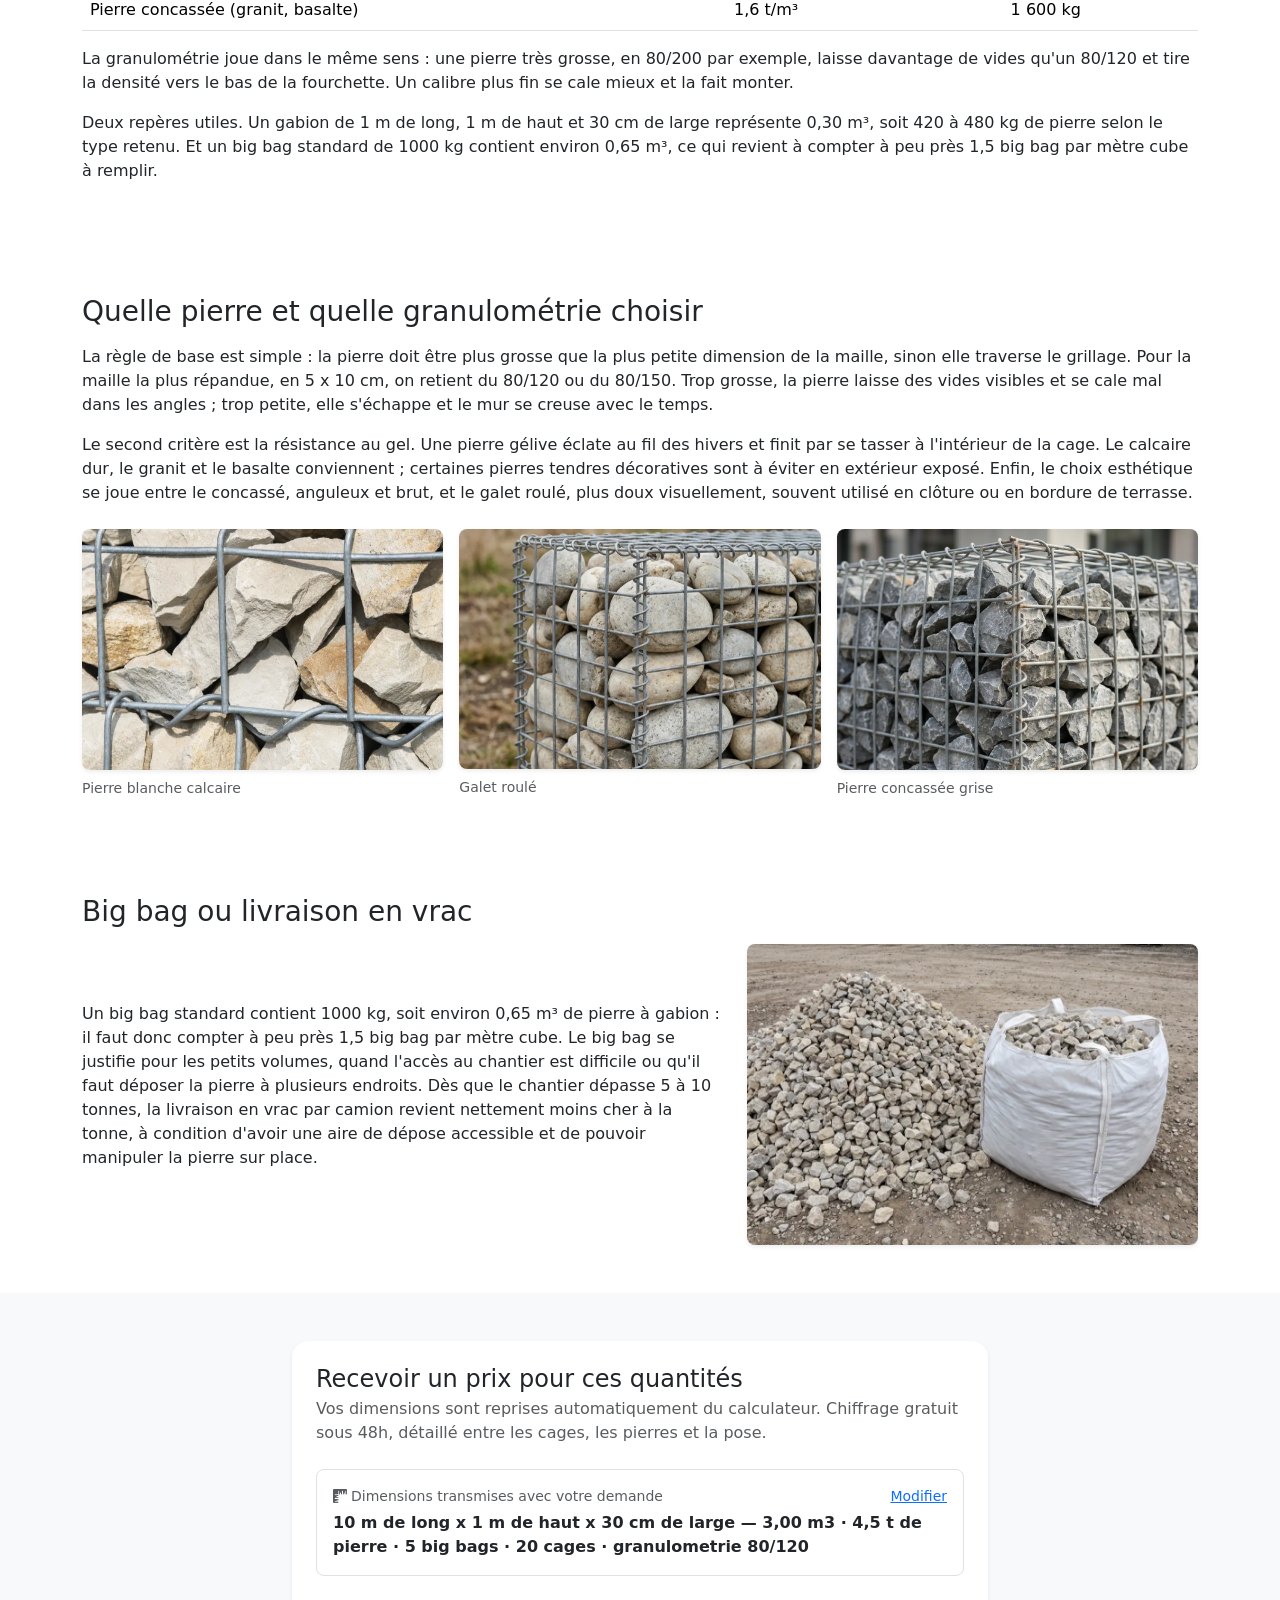
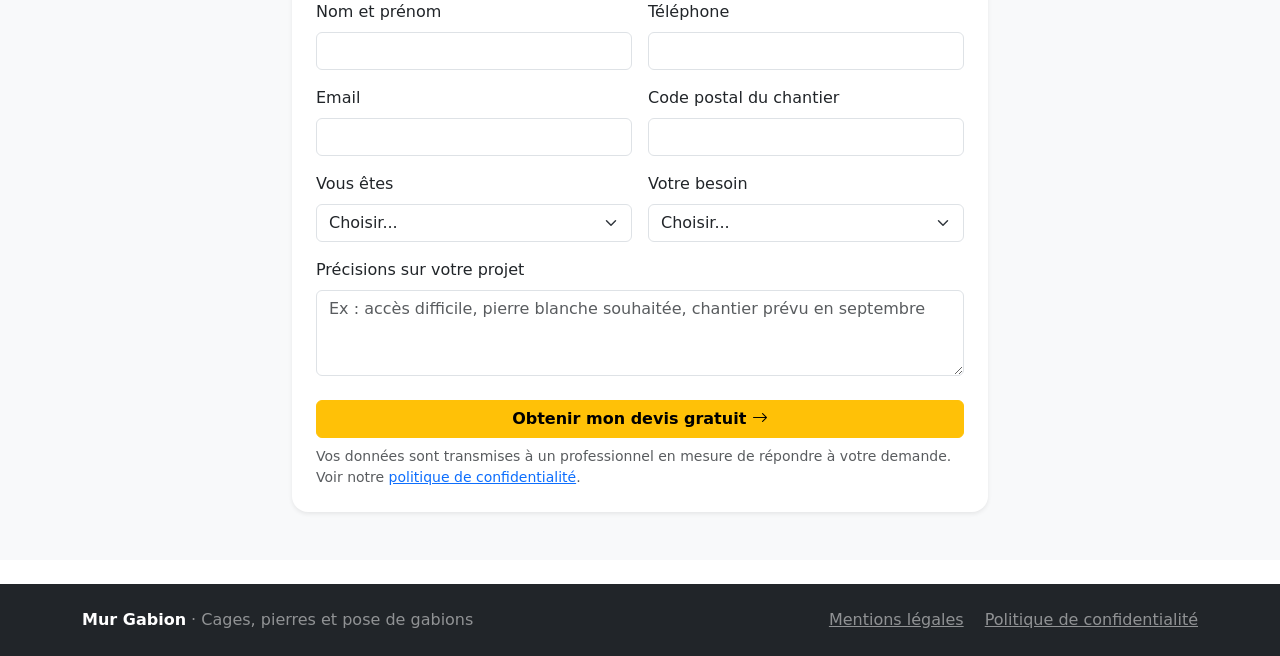
==== commit c5eb589e: "Enlarge form inputs and make hero sections 95vh with vertically centered content Co-Authored-By: Cla" ====
--- a/calculateur-gabion/index.html
+++ b/calculateur-gabion/index.html
@@ -79,8 +79,8 @@
   </div>
 </nav>
 
-<section class="py-5 bg-primary bg-gradient text-white">
-  <div class="container">
+<section class="py-5 bg-primary bg-gradient text-white d-flex align-items-center" style="min-height: 95vh;">
+  <div class="container w-100">
     <div class="row align-items-start gy-4">
       <div class="col-lg-5">
         <span class="badge rounded-pill bg-warning text-dark px-3 py-2 mb-3"><i class="bi bi-calculator me-1"></i>Outil gratuit</span>
